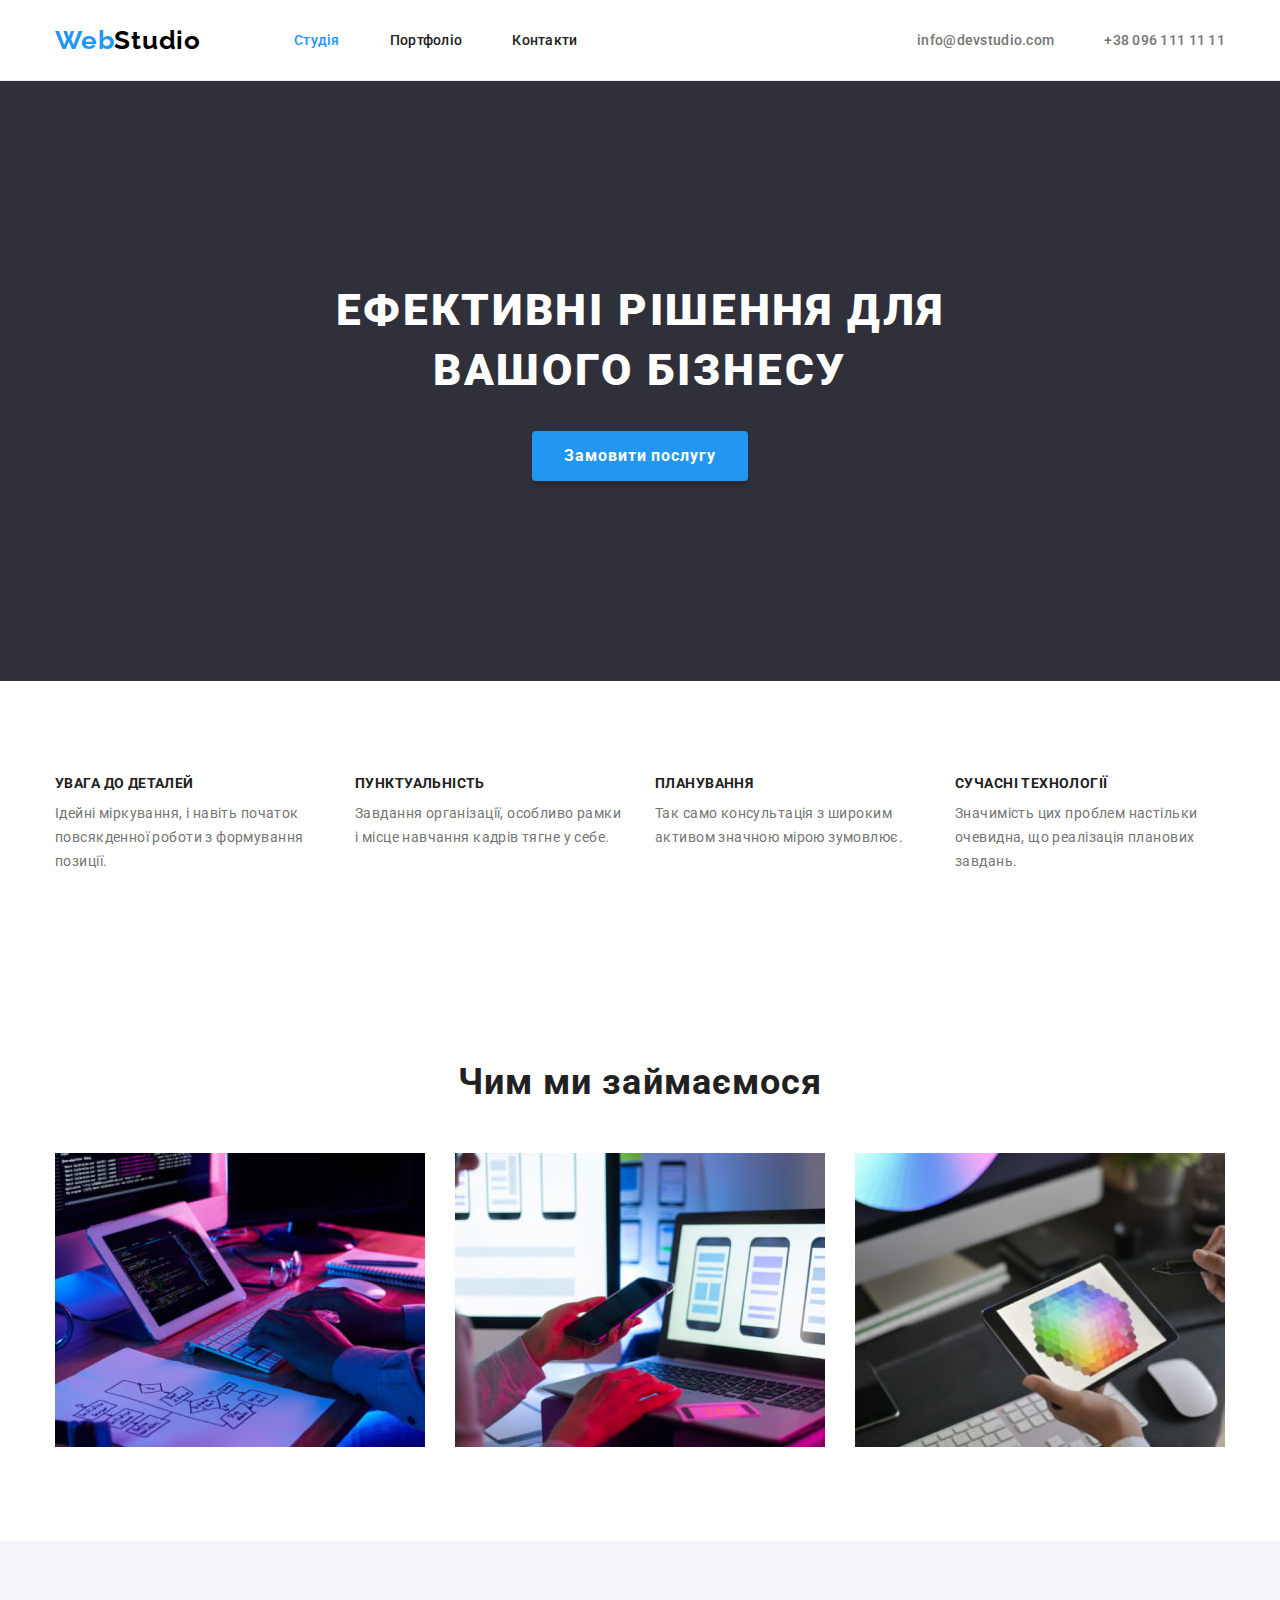
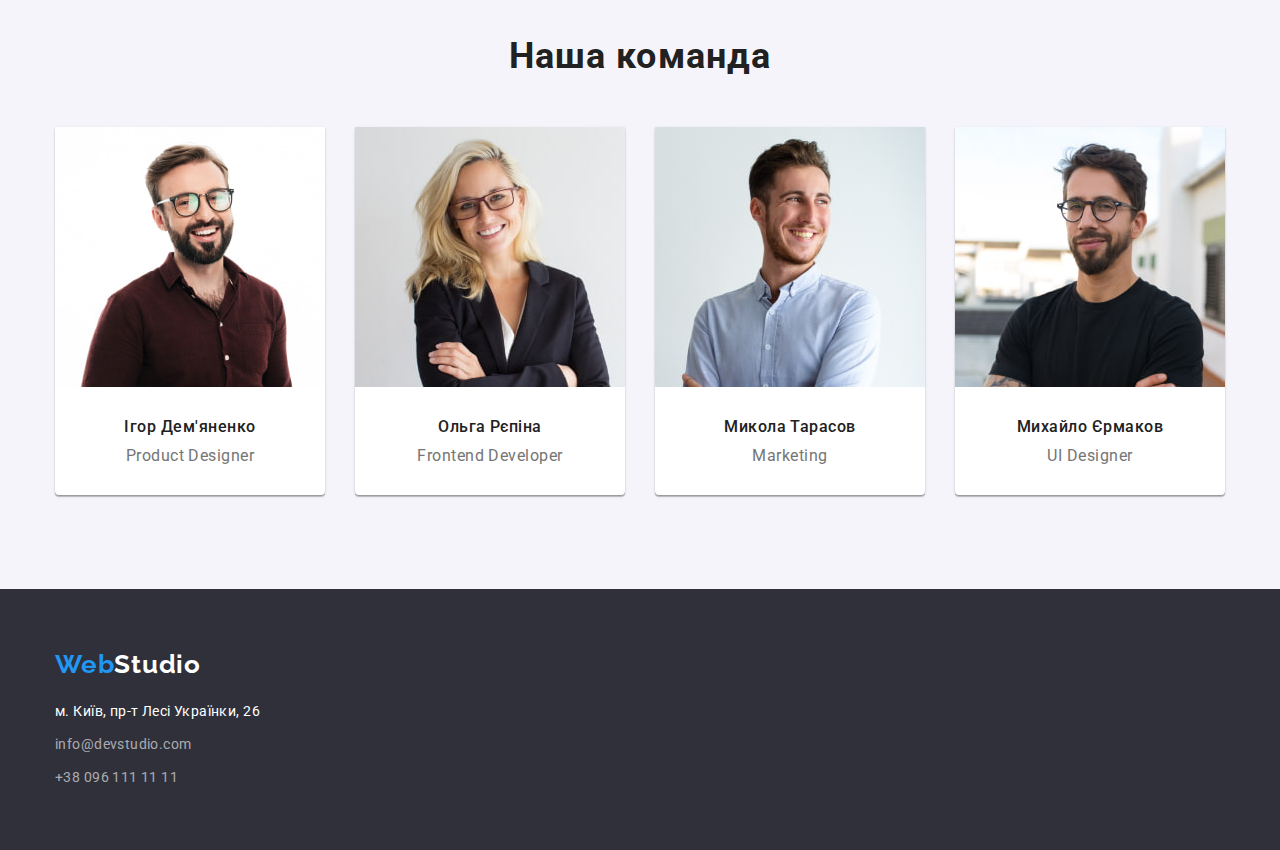
==== index.html @ 6f750044 "Summary" ====
<!DOCTYPE html>
<html lang="en">
<head>
    <meta charset="UTF-8">
    <meta http-equiv="X-UA-Compatible" content="IE=edge">
    <meta name="viewport" content="width=device-width, initial-scale=1.0">
    <link rel="preconnect" href="https://fonts.googleapis.com">
    <link rel="preconnect" href="https://fonts.gstatic.com" crossorigin>
    <link href="https://fonts.googleapis.com/css2?family=Raleway:wght@700&family=Roboto:wght@400;500;700;900&display=swap" rel="stylesheet">
    <link rel="stylesheet" href="./css/modern-normalize.css">
    <link rel="stylesheet" href="./css/styles.css">
    <title>WebStudio</title>
</head>
<body>    
    
        <!-- Head -->
        <header class="header">
            <div class="container header-container">
            <!-- Name -->            
                <a class="web-logo" href="./index.html">Web<span class="studio-logo">Studio</span></a>          
            <!-- Навігація -->
            <nav>
                <ul class="navi-list">
                    <li class="navi-item"><a href="./index.html" target="_self" class="navi-link link current">Студія</a></li>
                    <li class="navi-item"><a href="./portfolio.html" target="_self" class="navi-link link">Портфоліо</a></li>
                    <li class="navi-item"><a href="#" class="navi-link link">Контакти</a></li>
                </ul>                                                
            </nav>
            <!-- mail_tel --> 
            <ul class="contact-list">
                <li><a href="mailto:info@devstudio.com" class="contact-link link">info@devstudio.com</a></li>
                <li><a href="tel:+380961111111" class="contact-link link">+38 096 111 11 11</a></li>
            </ul>
        </div>                       
        </header>
        <!-- Main_content -->
        <main>
        <section class="main">
            <div class="container main-container">
            <h1 class="main-title">Ефективні рішення для <br>вашого бізнесу</h1>
            <button type="button" class="button">Замовити послугу</button>
        </div>
        </section>
        <!-- description -->
        <section class="section">
            <div class="container features-container">            
                <h2 class="header-hidden">Особливості</h2>
                <ul class="features">
                    <li class="features-item"><h3 class="features-title">УВАГА ДО ДЕТАЛЕЙ</h3>
                        <p>Ідейні міркування, і навіть початок повсякденної роботи з формування позиції.</p></li>
                    <li class="features-item"><h3 class="features-title">ПУНКТУАЛЬНІСТЬ</h3>
                        <p>Завдання організації, особливо рамки і місце навчання кадрів тягне у себе.</p></li>
                    <li class="features-item"><h3 class="features-title">ПЛАНУВАННЯ</h3>
                        <p>Так само консультація з широким активом значною мірою зумовлює.</p></li>
                    <li class="features-item"><h3 class="features-title">СУЧАСНІ ТЕХНОЛОГІЇ</h3>
                        <p>Значимість цих проблем настільки очевидна, що реалізація планових завдань.</p></li>
                </ul>
            </div>                                                                                                                               
        </section>
        <!-- occupation -->
        <section class="section">
            <div class="container">
            <h2 class="title-section title-occupation">Чим ми займаємося</h2>
            <ul class="occupation-list">
                <li class="occupation-item"><img src="./img/img.jpg" alt="Десктопні додатки" width="370"></li>
                <li class="occupation-item"><img src="./img/img1.jpg" alt="Мобільні додатки" width="370"></li>
                <li class="occupation-item"><img src="./img/img2.jpg" alt="Дизайнерські рішення" width="370"></li>
            </ul>
        </div>                                                  
        </section>
        <!-- Crew -->
        <section class="section crew-section">
            <div class="container">
            <h2 class="title-section title-crew-list">Наша команда</h2>
            <ul class="crew-list">
                <li class="crew-item"><img src="./img/igor.jpg" alt="Ігор Дем'яненко" width="270">
                    <div class="crew-name">                    
                        <h3 class="title-crew">Ігор Дем'яненко</h3>
                        <p>Product Designer</p>
                    </div>
                </li>
                    
                <li class="crew-item"><img src="./img/olga.jpg" alt="Ольга Рєпіна" width="270">
                    <div class="crew-name">                    
                        <h3 class="title-crew">Ольга Рєпіна</h3>
                        <p>Frontend Developer</p>
                    </div>
                </li>
                    
                <li class="crew-item"><img src="./img/mikola.jpg" alt="Микола Тарасов" width="270">
                    <div class="crew-name">                    
                        <h3 class="title-crew">Микола Тарасов</h3>
                        <p>Marketing</p>
                    </div>
                </li>
                <li class="crew-item"><img src="./img/mihailo.jpg" alt="Михайло Єрмаков" width="270">
                    <div class="crew-name">                    
                        <h3 class="title-crew">Михайло Єрмаков</h3>
                        <p>UI Designer</p>
                    </div>
                </li>
                    
            </ul>
        </div>                                   
        </section></main>
        <!-- Contacts -->
        <footer class="footer">
            <div class="container footer-container">
            <a class="web-logo" href="./index.html">Web<span class="footer-logo">Studio</span></a>
            <address>
                <ul class="footer-list">
                    <li class="footer-item"><a href="https://www.google.com.ua/maps/place/%D0%B1%D1%83%D0%BB.+%D0%9B%D0%B5%D1%81%D0%B8+%D0%A3%D0%BA%D1%80%D0%B0%D0%B8%D0%BD%D0%BA%D0%B8,+26,+%D0%9A%D0%B8%D0%B5%D0%B2,+02000/@50.4265807,30.5361918,17z/data=!3m1!4b1!4m5!3m4!1s0x40d4cf0e033ecbe9:0x57a4dffefec77da0!8m2!3d50.4265807!4d30.5383858?hl=ru" 
                        target="_blank" rel="noopener noreferrer" class="adress-list"><span class="adress-place">м. Київ, пр-т Лесі Українки, 26</span></a></li>
                    <li class="footer-item"><a href="mailto:info@devstudio.com" class="adress-list">info@devstudio.com</a></li>
                    <li class="footer-item"><a href="tel:+380961111111" class="adress-list">+38 096 111 11 11</a></li>
                </ul>             
            </address>
        </div>
        </footer>
    
</body>
</html>
---- css/styles.css ----
:root {    
    --bgnd-gray: #2F303A;
    --bgnd-light-gray: #F5F4FA;
    --dark-gray: #212121;
    --light-gray: #757575;   
    --selection-color: #2196F3;
    --white-color: #FFF;
    --white-bord: #ECECEC;
    --white-bord-menu: #EEEEEE;
    /* logo color */
    --logo-black: #000;
    --logo-light-blue: #2196F3;
}
body {    
    font-family: 'Roboto', sans-serif;
    color: var(--light-gray);        
}
h1, h2, h3, p {
    margin-top: 0;
    margin-bottom: 0;
}
ul {
    margin-top: 0;
    margin-bottom: 0;
    padding-left: 0;
    list-style: none;
}
img {
    display: block;
}
.container {
    width: 1200px;
    margin: 0 auto;
    padding: 0 15px;
}
.link {
    text-decoration: none;
}

/* header */
.header {
    border-bottom: 1px solid var(--white-bord);    
    background-color: var(--white-color);
}
.header-container {
    display: flex;
    align-items: center;
}

/* logo */
.web-logo {     
    font-family: 'Raleway';    
    font-weight: 700;
    font-size: 26px;
    line-height: 1.1923;
    letter-spacing: 0.03em;
    color: var(--logo-light-blue);
    text-decoration: none;
    margin-right: 93px;    
}
.studio-logo {
    color: var(--logo-black);
}

/* header_navigation */
.navi-list {
    display: flex;
    align-items: center;
}
.navi-item:not(:last-child) {
    margin-right: 50px;
}
.navi-link {
    display: block;      
    font-weight: 500;
    font-size: 14px;
    line-height: 1.1429;
    letter-spacing: 0.02em;
    color: var(--dark-gray);
    padding-top: 32px;
    padding-bottom: 32px;
}
.navi-link:hover, 
.navi-link:focus {
    color: var(--selection-color);
}
.current {
    color: var(--selection-color);
} 

/* header_contacts */
.contact-list {
    display: flex;
    margin-left: auto;
    gap: 50px;
}
.contact-link {    
    font-weight: 500;
    font-size: 14px;
    line-height: 1.1429;
    letter-spacing: 0.02em;
    color: var(--light-gray);
    margin-left: auto;
}
.contact-link:hover, .contact-link:focus {
    color: var(--selection-color);
}

/* main_content */
.main {
    background-color: var(--bgnd-gray);
}
.main-container {
    padding-top: 200px;
    padding-bottom: 200px;
}
.main-title {
    font-weight: 900;
    font-size: 44px;
    line-height: 1.36;
    text-align: center;
    letter-spacing: 0.06em;
    text-transform: uppercase;
    color: var(--white-color);
    margin-bottom: 30px;
    max-width: 696px;
    margin-left: auto;
    margin-right: auto;
}
.button {
    font-family: 'Roboto', sans-serif;
    font-weight: 700;
    font-size: 16px;
    line-height: 1.88;
    display: flex;
    align-items: center;
    text-align: center;
    letter-spacing: 0.06em;
    box-shadow: 0px 4px 4px rgba(0, 0, 0, 0.15);
    border-radius: 4px;
    color: var(--white-color);
    background-color: var(--selection-color);
    cursor: pointer;
    padding: 10px 32px;
    min-width: 216px;
    margin: 0 auto;
    border: none;
}

/* description */
.section {
    padding-top: 94px;
    padding-bottom: 94px;
}
.features-container {
    background-color: var(--white-color);
}
.features {
    display: flex;
}
.features-item {
    width: 270px;
}
.features-item:not(:last-child) {
    margin-right: 30px;
} 
.features-title {
    font-weight: 700;
    font-size: 14px;
    line-height: 1.1429;
    letter-spacing: 0.03em;
    text-transform: uppercase;
    color: var(--dark-gray);
    margin-bottom: 10px;
}
.features p {    
    font-size: 14px;
    line-height: 1.7143;
    letter-spacing: 0.03em;
}
.title-section {
    font-weight: 700;
    font-size: 36px;
    line-height: 1.1667;
    text-align: center;
    letter-spacing: 0.03em;
    color: var(--dark-gray);
}

/* occupation */
.title-occupation {
    margin-bottom: 50px;
}
.occupation-list {
    display: flex;
    text-align: center;
    width: 1170px;
    margin-right: -30px;
}
.occupation-item {
    margin-right: 30px;
}

/* crew */ 
.crew-section {
    background-color: var(--bgnd-light-gray);
}
.title-crew-list {
    margin-bottom: 50px;
}
.crew-list {
    display: flex;
}
.crew-item {
    width: 1170px;
    background: var(--white-color);
    box-shadow: 0px 1px 3px rgba(0, 0, 0, 0.12), 0px 1px 1px rgba(0, 0, 0, 0.14), 0px 2px 1px rgba(0, 0, 0, 0.2);
    border-radius: 0px 0px 4px 4px;
}
.crew-item:not(:last-child) {
    margin-right: 30px;
}
.title-crew {
    font-weight: 500;
    font-size: 16px;
    line-height: 1.1875;
    text-align: center;
    letter-spacing: 0.03em;
    color: var(--dark-gray);
    margin-bottom: 10px;
}
.crew-name {
    padding-top: 30px;
    padding-bottom: 30px;
}
.crew-list p {
    font-size: 16px;
    line-height: 1.1875;
    text-align: center;
    letter-spacing: 0.03em;
}

/* contacts */
.footer {
    background-color: var(--bgnd-gray);
}
.footer-container {
    display: block;
    padding-top: 60px;
    padding-bottom: 60px;
}
.footer-logo {
    color: var(--white-color);
}
.footer-list {
    margin-top: 20px;
}
.footer-item:not(:last-child) {
    margin-bottom: 9px;
}
.adress-list {
    font-style: normal;
    font-size: 14px;
    line-height: 1.71;
    letter-spacing: 0.03em;
    color: rgba(255, 255, 255, 0.6);
    text-decoration: none;
}
.adress-place {
    color: var(--white-color);
}
.adress-list:hover, 
.adress-list:focus, 
.adress-place:hover, 
.adress-place:focus {
    color: var(--selection-color);
}

/* portfolio */

/* button list */
.header-hidden {
    position: absolute;
    width: 1px;
    height: 1px;
    margin: -1px;
    border: 0;
    padding: 0;
    white-space: nowrap;
    clip-path: inset(100%);
    clip: rect(0 0 0 0);
    overflow: hidden;

}
.btn-portfolio {
    display: flex;
    margin-bottom: 50px;
    justify-content: center;
}
.btn-item:not(:last-child) {
    margin-right: 8px;
}
.menu-btn {
    font-family: 'Roboto', sans-serif;        
    font-weight: 500;
    font-size: 16px;
    line-height: 1.625;
    text-align: center;
    letter-spacing: 0.03em;
    border-radius: 4px;
    color: var(--dark-gray);
    cursor: pointer;
    padding: 6px 22px;
    background: var(--bgnd-light-gray);
    border-radius: 4px;
    border: none;
}
.menu-btn:hover, .menu-btn:focus {
    background-color: var(--selection-color);    
    color: var(--white-color);
}

/* project list */
.project-list {
    display: flex;
    flex-wrap: wrap;
    gap: 30px;
}
.project-item {
    background: var(--white-color);
    border: 1px solid var(--white-bord-menu);
    max-width: 370px;
}
.project-name {
    padding-left: 24px;
    padding-top: 20px;
    padding-bottom: 20px;
}
.project-title {    
    font-weight: 700;
    font-size: 18px;
    line-height: 2;
    letter-spacing: 0.06em;
    color: var(--dark-gray);
}
.project-list p {    
    font-size: 16px;
    line-height: 1.875;
    letter-spacing: 0.03em;
    color: var(--dark-gray);
}
.project-link {
    text-decoration: none;
}
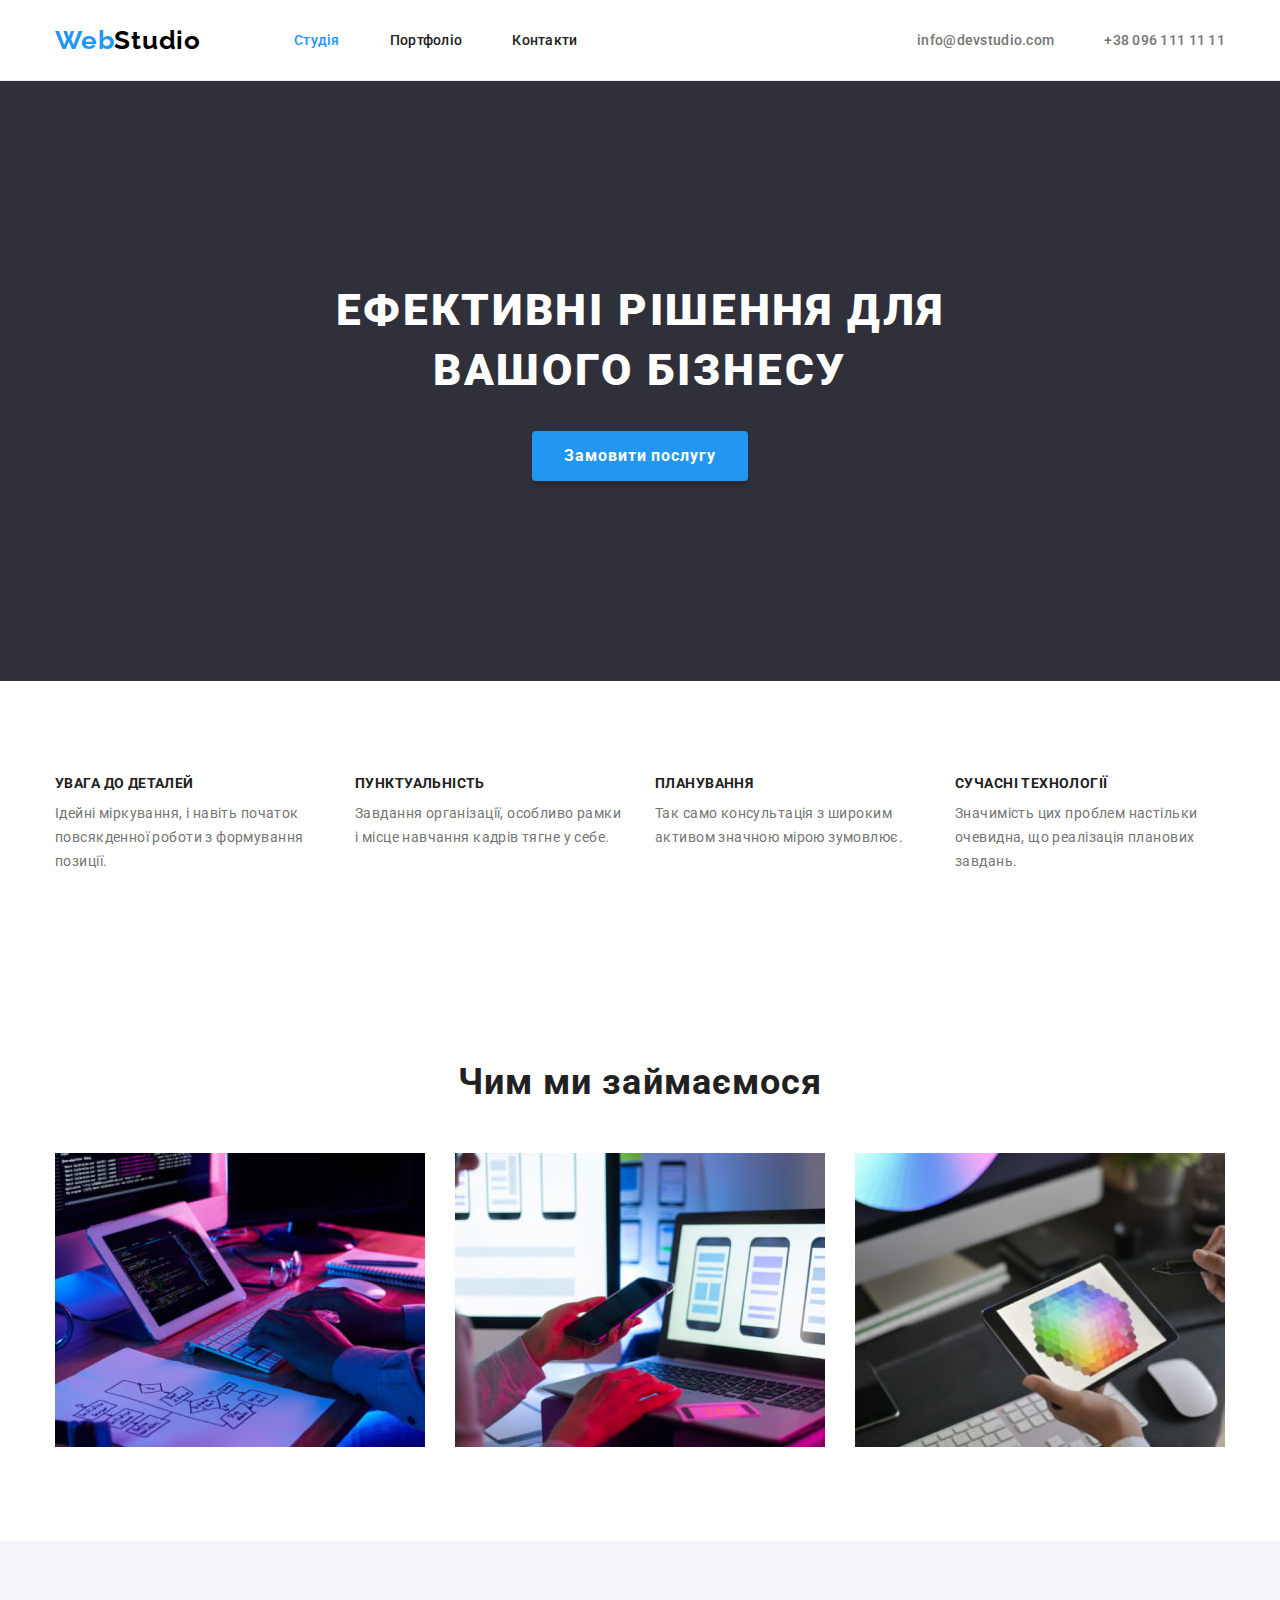
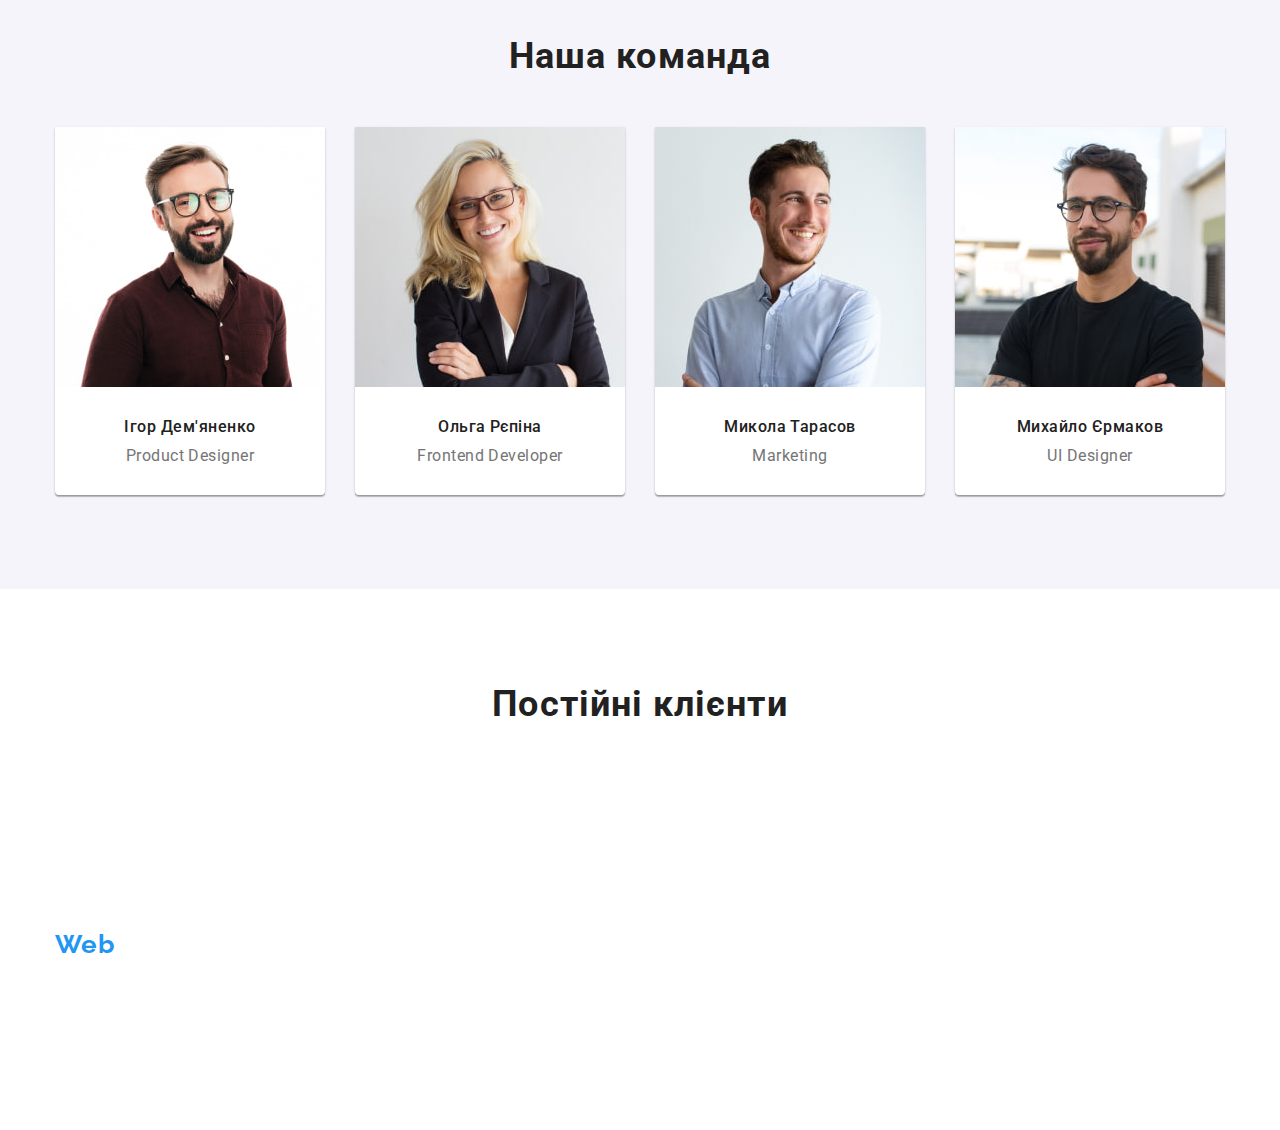
==== commit cbcf7418: "Summary" ====
--- a/index.html
+++ b/index.html
@@ -102,7 +102,22 @@
                     
             </ul>
         </div>                                   
-        </section></main>
+        </section>
+        <!-- regular customers -->
+        <section class="section">
+            <div class="container">
+                <h2 class="title-section title-customers">Постійні клієнти</h2>
+                <ul class="customers-list">
+                    <li></li>
+                    <li></li>
+                    <li></li>
+                    <li></li>
+                    <li></li>
+                    <li></li>
+                </ul>
+            </div>
+        </section>
+    </main>
         <!-- Contacts -->
         <footer class="footer">
             <div class="container footer-container">
--- a/css/styles.css
+++ b/css/styles.css
@@ -2,7 +2,7 @@
     --bgnd-gray: #2F303A;
     --bgnd-light-gray: #F5F4FA;
     --dark-gray: #212121;
-    --light-gray: #757575;   
+    --primary-gray: #757575;   
     --selection-color: #2196F3;
     --white-color: #FFF;
     --white-bord: #ECECEC;
@@ -13,7 +13,7 @@
 }
 body {    
     font-family: 'Roboto', sans-serif;
-    color: var(--light-gray);        
+    color: var(--primary-gray);        
 }
 h1, h2, h3, p {
     margin-top: 0;
@@ -99,7 +99,7 @@
     font-size: 14px;
     line-height: 1.1429;
     letter-spacing: 0.02em;
-    color: var(--light-gray);
+    color: var(--primary-gray);
     margin-left: auto;
 }
 .contact-link:hover, .contact-link:focus {
@@ -239,6 +239,12 @@
     text-align: center;
     letter-spacing: 0.03em;
 }
+
+/* regular customers */
+.title-customers {
+    margin-bottom: 50px;
+}
+.customers-list
 
 /* contacts */
 .footer {
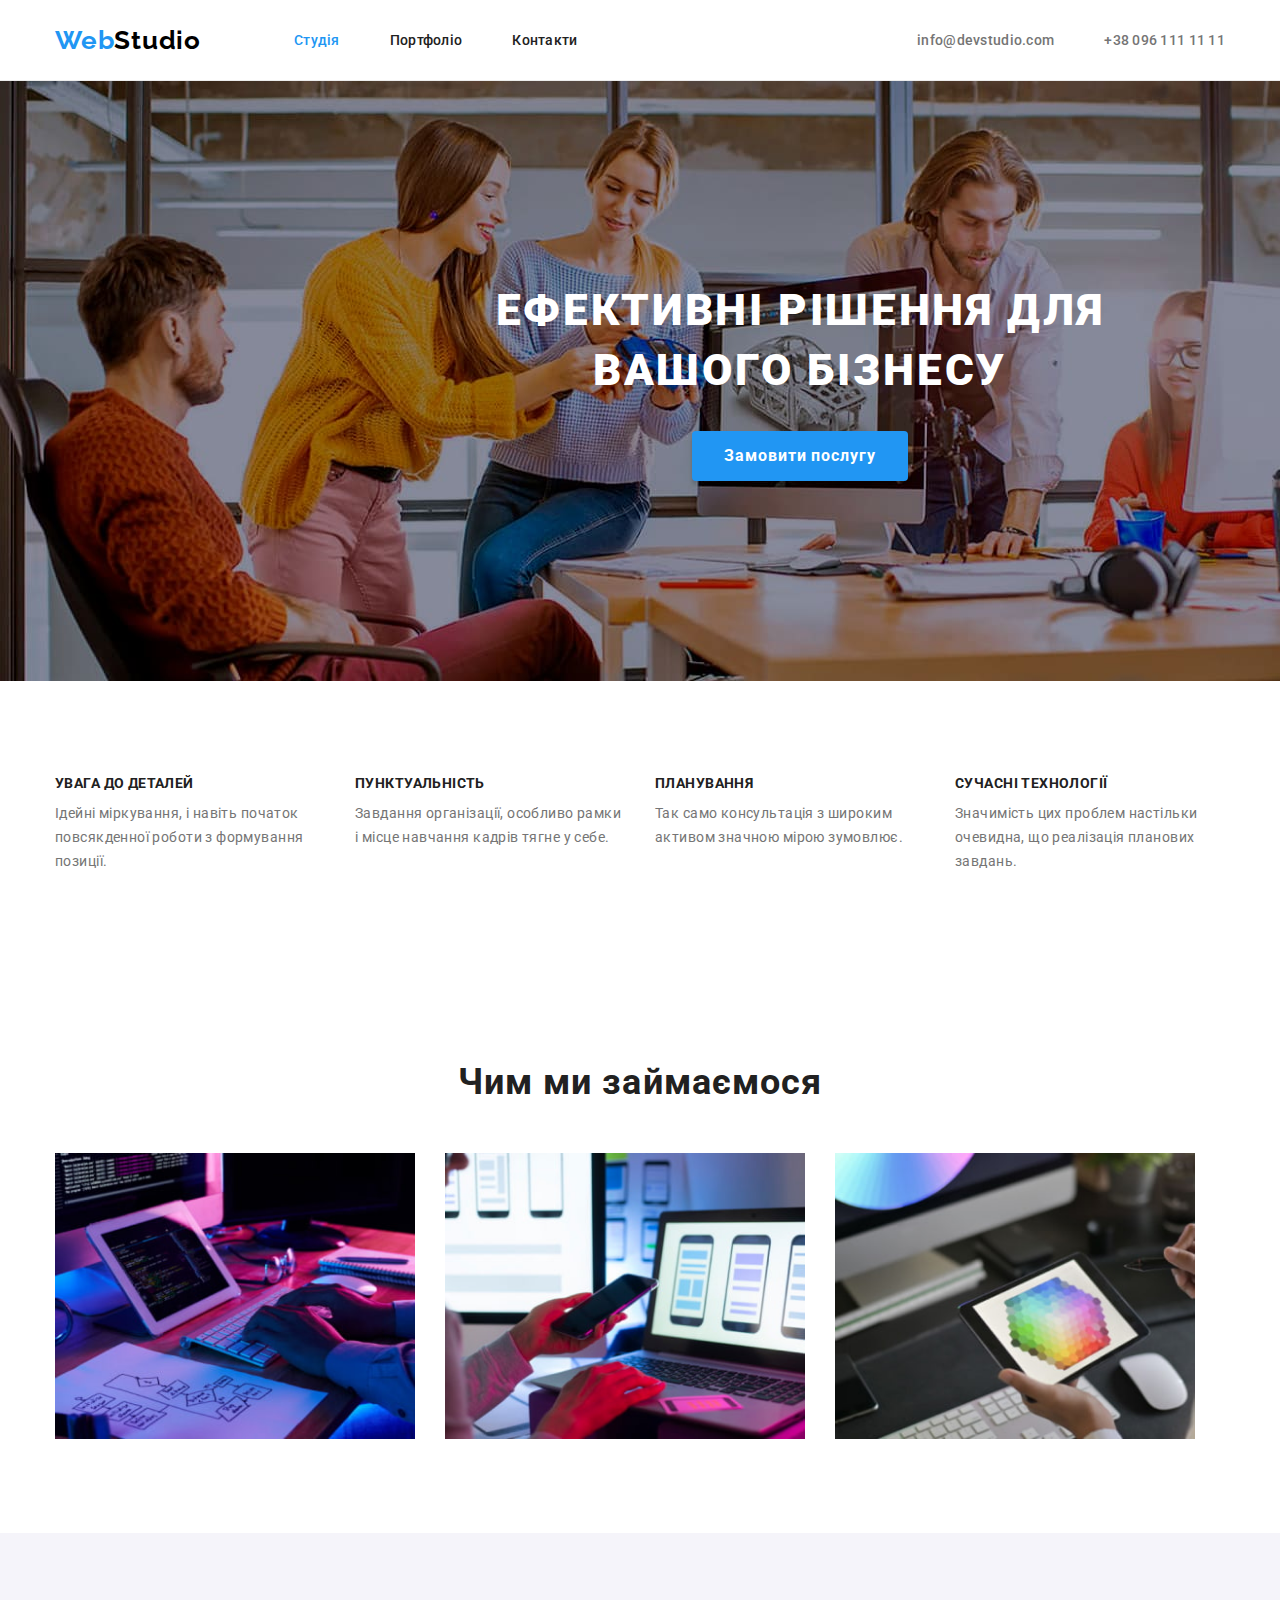
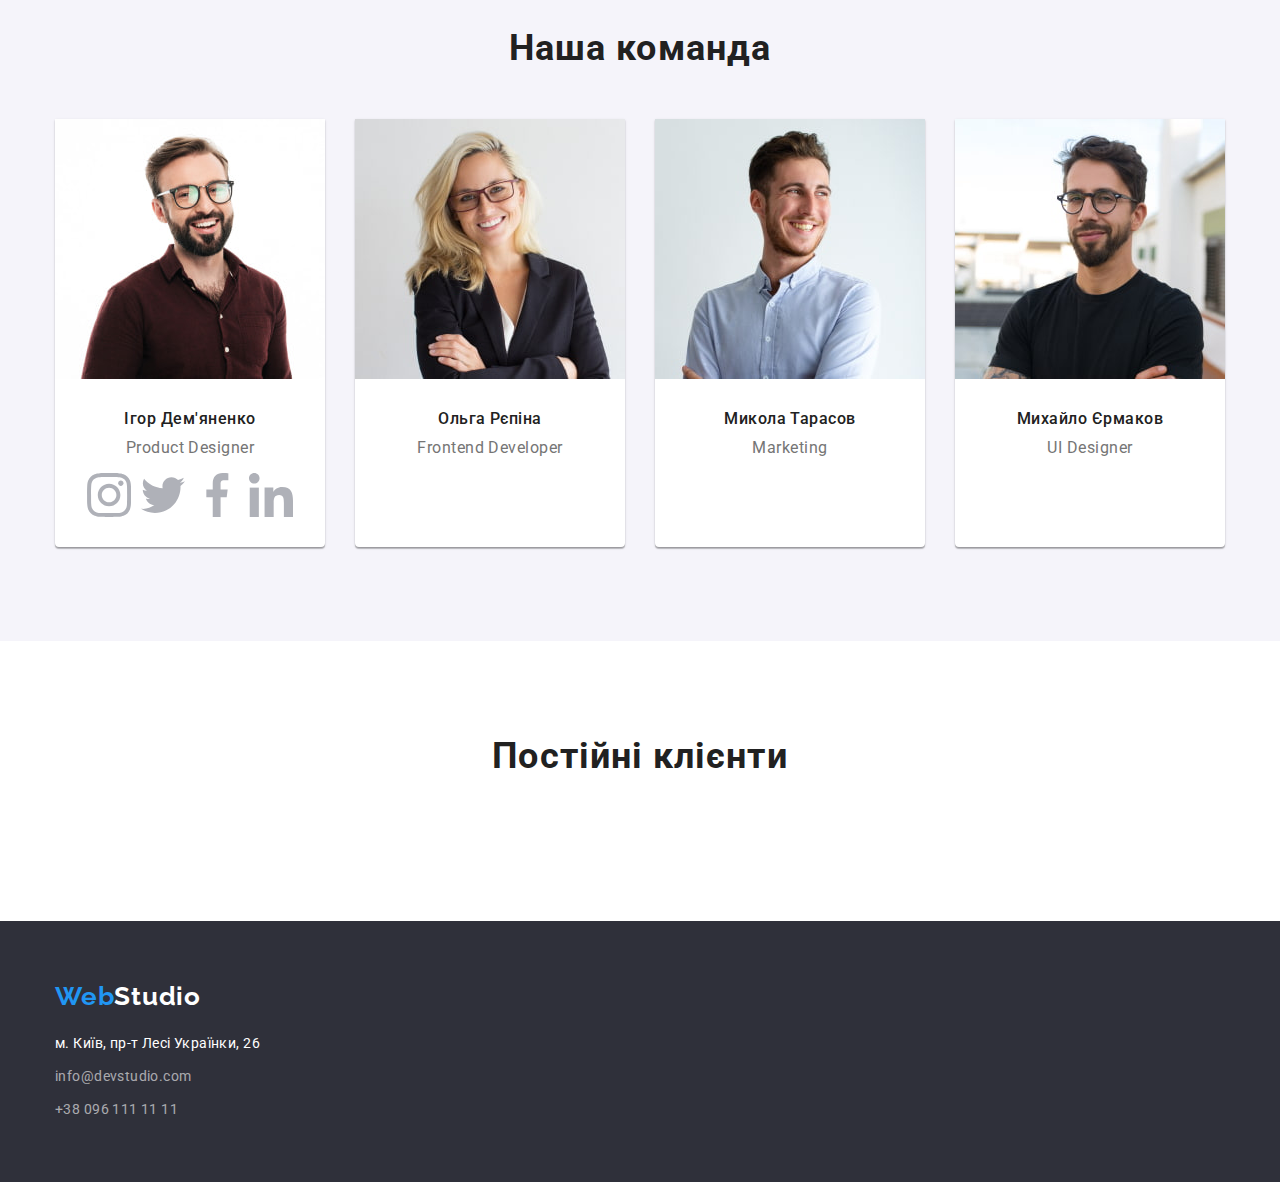
==== commit d7bfb1fc: "Summary" ====
--- a/index.html
+++ b/index.html
@@ -77,6 +77,28 @@
                     <div class="crew-name">                    
                         <h3 class="title-crew">Ігор Дем'яненко</h3>
                         <p>Product Designer</p>
+                        <ul class="socials">
+                            <li class="crew-socials-item">
+                                <a class="link crew-socials-link" href="#" target="_blank" rel="noopener noreferrer">
+                                    <svg class="icon"><use xlink:href="./img/icons.svg#icon-instagram"></use></svg>
+                                </a>
+                            </li>
+                            <li class="crew-socials-item">
+                                <a class="link crew-socials-link" href="#" target="_blank" rel="noopener noreferrer">
+                                    <svg class="icon"><use xlink:href="./img/icons.svg#icon-twitter"></use></svg>
+                                </a>
+                            </li>
+                            <li class="crew-socials-item">
+                                <a class="link crew-socials-link" href="#" target="_blank" rel="noopener noreferrer">
+                                    <svg class="icon"><use xlink:href="./img/icons.svg#icon-facebook"></use></svg>
+                                </a>
+                            </li>
+                            <li class="crew-socials-item">
+                                <a class="link crew-socials-link" href="#" target="_blank" rel="noopener noreferrer">
+                                    <svg class="icon"><use xlink:href="./img/icons.svg#icon-linkedin"></use></svg>
+                                </a>
+                            </li>
+                        </ul>
                     </div>
                 </li>
                     
@@ -108,12 +130,12 @@
             <div class="container">
                 <h2 class="title-section title-customers">Постійні клієнти</h2>
                 <ul class="customers-list">
-                    <li></li>
-                    <li></li>
-                    <li></li>
-                    <li></li>
-                    <li></li>
-                    <li></li>
+                    <li class="customers-item"></li>
+                    <li class="customers-item"></li>
+                    <li class="customers-item"></li>
+                    <li class="customers-item"></li>
+                    <li class="customers-item"></li>
+                    <li class="customers-item"></li>
                 </ul>
             </div>
         </section>
--- a/css/styles.css
+++ b/css/styles.css
@@ -1,8 +1,9 @@
 :root {    
     --bgnd-gray: #2F303A;
+    --bgnd-gray-main: rgba(47, 48, 58, 0.4);
     --bgnd-light-gray: #F5F4FA;
     --dark-gray: #212121;
-    --primary-gray: #757575;   
+    --light-gray: #757575;   
     --selection-color: #2196F3;
     --white-color: #FFF;
     --white-bord: #ECECEC;
@@ -13,7 +14,7 @@
 }
 body {    
     font-family: 'Roboto', sans-serif;
-    color: var(--primary-gray);        
+    color: var(--light-gray);        
 }
 h1, h2, h3, p {
     margin-top: 0;
@@ -27,6 +28,8 @@
 }
 img {
     display: block;
+    max-width: 100%;
+    height: auto;
 }
 .container {
     width: 1200px;
@@ -99,7 +102,7 @@
     font-size: 14px;
     line-height: 1.1429;
     letter-spacing: 0.02em;
-    color: var(--primary-gray);
+    color: var(--light-gray);
     margin-left: auto;
 }
 .contact-link:hover, .contact-link:focus {
@@ -108,11 +111,16 @@
 
 /* main_content */
 .main {
-    background-color: var(--bgnd-gray);
+    background: var(--bgnd-gray-main);
+    background-image: url(../img/bgnd-head.jpg);
+    min-width: 1600px;
+    background-position: center;
+    background-repeat: no-repeat;
 }
 .main-container {
     padding-top: 200px;
     padding-bottom: 200px;
+    
 }
 .main-title {
     font-weight: 900;
@@ -239,12 +247,30 @@
     text-align: center;
     letter-spacing: 0.03em;
 }
+.socials {
+    display: flex;
+    align-items: center;
+    justify-content: center;
+    gap: 10px;
+    margin-top: 16px;
+}
+.crew-socials-link {
+    display: flex;
+    align-items: center;
+    justify-content: center;
+    width: 44px;
+    height: 44px;
+    border-radius: 50%;
+    background-color: var(--white-color);
+}
 
 /* regular customers */
 .title-customers {
     margin-bottom: 50px;
 }
-.customers-list
+.customers-list {
+    display: flex;
+}
 
 /* contacts */
 .footer {
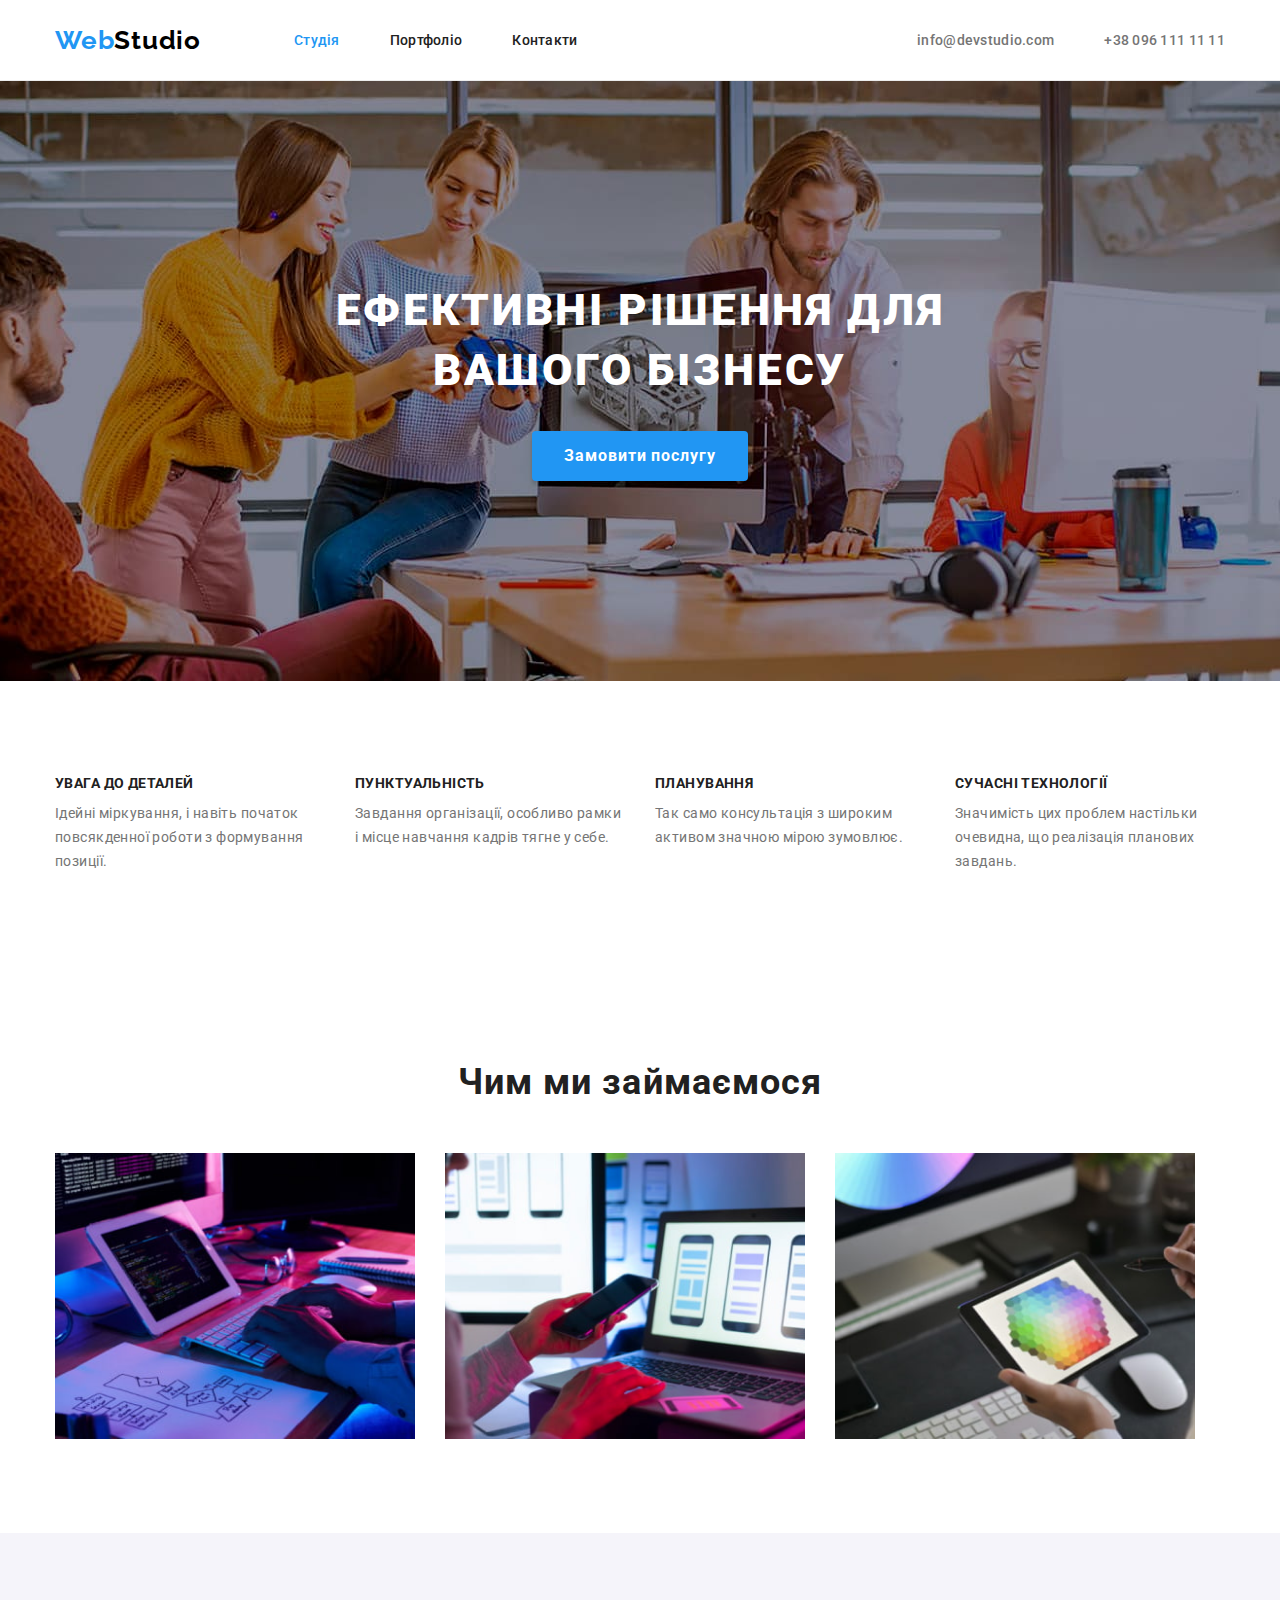
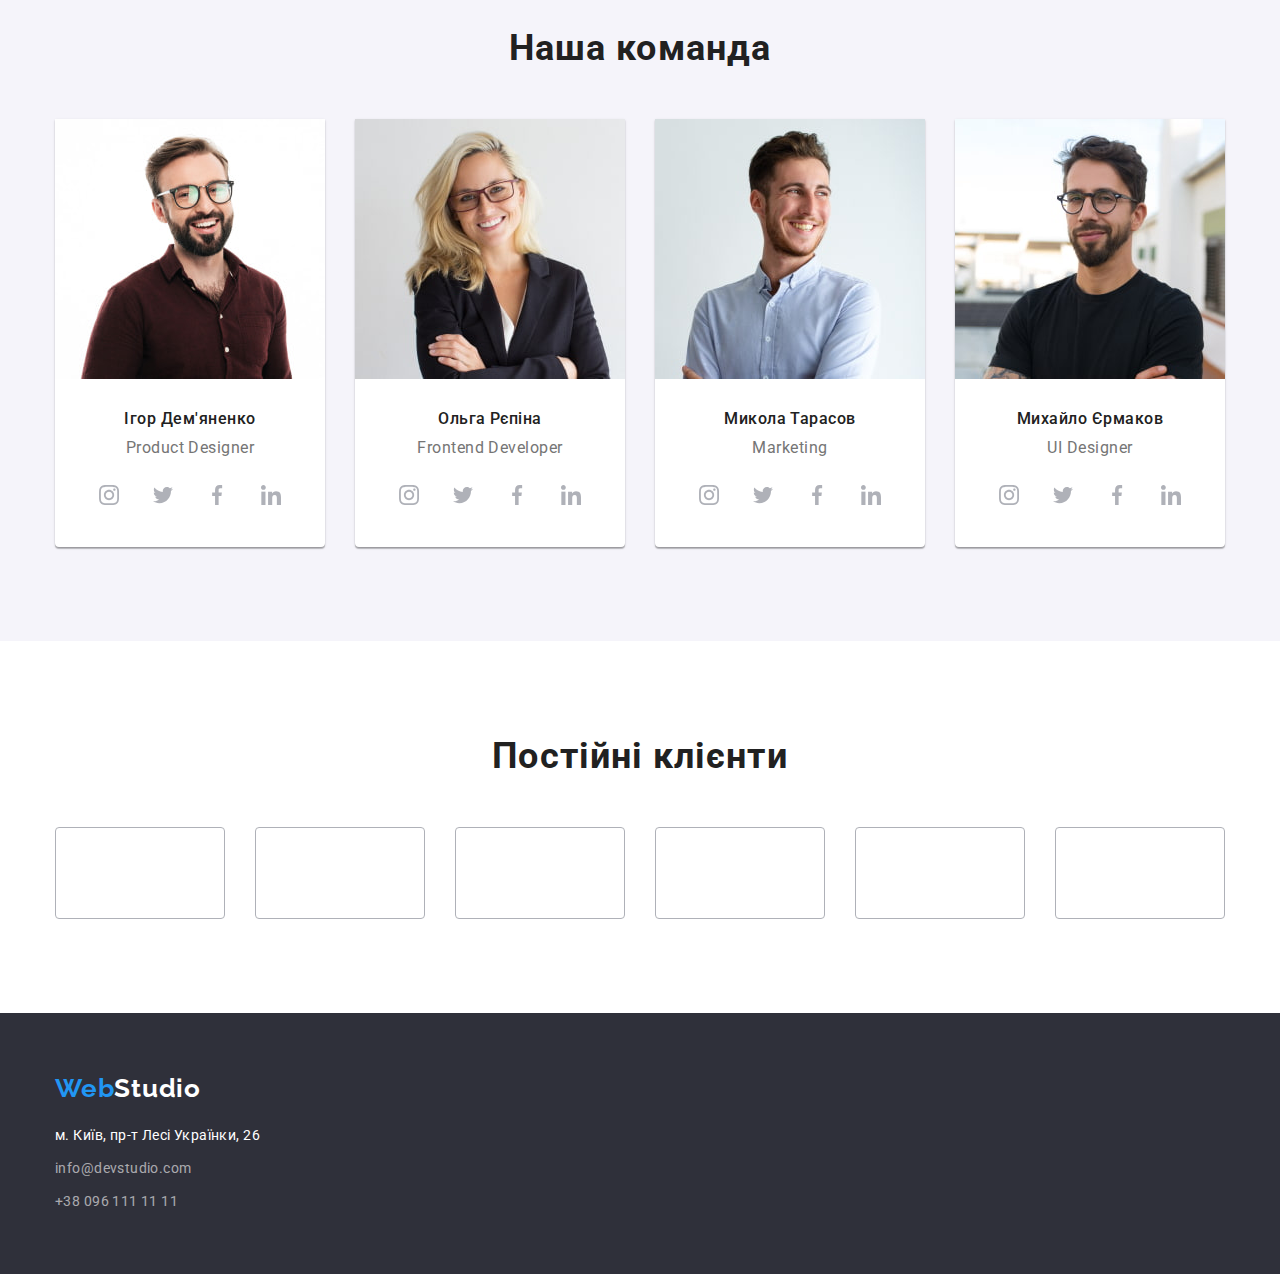
==== commit 075127f8: "Summary" ====
--- a/index.html
+++ b/index.html
@@ -106,6 +106,28 @@
                     <div class="crew-name">                    
                         <h3 class="title-crew">Ольга Рєпіна</h3>
                         <p>Frontend Developer</p>
+                        <ul class="socials">
+                            <li class="crew-socials-item">
+                                <a class="link crew-socials-link" href="#" target="_blank" rel="noopener noreferrer">
+                                    <svg class="icon"><use xlink:href="./img/icons.svg#icon-instagram"></use></svg>
+                                </a>
+                            </li>
+                            <li class="crew-socials-item">
+                                <a class="link crew-socials-link" href="#" target="_blank" rel="noopener noreferrer">
+                                    <svg class="icon"><use xlink:href="./img/icons.svg#icon-twitter"></use></svg>
+                                </a>
+                            </li>
+                            <li class="crew-socials-item">
+                                <a class="link crew-socials-link" href="#" target="_blank" rel="noopener noreferrer">
+                                    <svg class="icon"><use xlink:href="./img/icons.svg#icon-facebook"></use></svg>
+                                </a>
+                            </li>
+                            <li class="crew-socials-item">
+                                <a class="link crew-socials-link" href="#" target="_blank" rel="noopener noreferrer">
+                                    <svg class="icon"><use xlink:href="./img/icons.svg#icon-linkedin"></use></svg>
+                                </a>
+                            </li>
+                        </ul>
                     </div>
                 </li>
                     
@@ -113,12 +135,56 @@
                     <div class="crew-name">                    
                         <h3 class="title-crew">Микола Тарасов</h3>
                         <p>Marketing</p>
+                        <ul class="socials">
+                            <li class="crew-socials-item">
+                                <a class="link crew-socials-link" href="#" target="_blank" rel="noopener noreferrer">
+                                    <svg class="icon"><use xlink:href="./img/icons.svg#icon-instagram"></use></svg>
+                                </a>
+                            </li>
+                            <li class="crew-socials-item">
+                                <a class="link crew-socials-link" href="#" target="_blank" rel="noopener noreferrer">
+                                    <svg class="icon"><use xlink:href="./img/icons.svg#icon-twitter"></use></svg>
+                                </a>
+                            </li>
+                            <li class="crew-socials-item">
+                                <a class="link crew-socials-link" href="#" target="_blank" rel="noopener noreferrer">
+                                    <svg class="icon"><use xlink:href="./img/icons.svg#icon-facebook"></use></svg>
+                                </a>
+                            </li>
+                            <li class="crew-socials-item">
+                                <a class="link crew-socials-link" href="#" target="_blank" rel="noopener noreferrer">
+                                    <svg class="icon"><use xlink:href="./img/icons.svg#icon-linkedin"></use></svg>
+                                </a>
+                            </li>
+                        </ul>
                     </div>
                 </li>
                 <li class="crew-item"><img src="./img/mihailo.jpg" alt="Михайло Єрмаков" width="270">
                     <div class="crew-name">                    
                         <h3 class="title-crew">Михайло Єрмаков</h3>
                         <p>UI Designer</p>
+                        <ul class="socials">
+                            <li class="crew-socials-item">
+                                <a class="link crew-socials-link" href="#" target="_blank" rel="noopener noreferrer">
+                                    <svg class="icon"><use xlink:href="./img/icons.svg#icon-instagram"></use></svg>
+                                </a>
+                            </li>
+                            <li class="crew-socials-item">
+                                <a class="link crew-socials-link" href="#" target="_blank" rel="noopener noreferrer">
+                                    <svg class="icon"><use xlink:href="./img/icons.svg#icon-twitter"></use></svg>
+                                </a>
+                            </li>
+                            <li class="crew-socials-item">
+                                <a class="link crew-socials-link" href="#" target="_blank" rel="noopener noreferrer">
+                                    <svg class="icon"><use xlink:href="./img/icons.svg#icon-facebook"></use></svg>
+                                </a>
+                            </li>
+                            <li class="crew-socials-item">
+                                <a class="link crew-socials-link" href="#" target="_blank" rel="noopener noreferrer">
+                                    <svg class="icon"><use xlink:href="./img/icons.svg#icon-linkedin"></use></svg>
+                                </a>
+                            </li>
+                        </ul>
                     </div>
                 </li>
                     
@@ -130,12 +196,24 @@
             <div class="container">
                 <h2 class="title-section title-customers">Постійні клієнти</h2>
                 <ul class="customers-list">
-                    <li class="customers-item"></li>
-                    <li class="customers-item"></li>
-                    <li class="customers-item"></li>
-                    <li class="customers-item"></li>
-                    <li class="customers-item"></li>
-                    <li class="customers-item"></li>
+                    <li class="customers-item">
+                        <a class="link customers-link" href="#" target="_blank" rel="noopener noreferrer"></a>
+                    </li>
+                    <li class="customers-item">
+                        <a class="link customers-link" href="#" target="_blank" rel="noopener noreferrer"></a>
+                    </li>
+                    <li class="customers-item">
+                        <a class="link customers-link" href="#" target="_blank" rel="noopener noreferrer"></a>
+                    </li>
+                    <li class="customers-item">
+                        <a class="link customers-link" href="#" target="_blank" rel="noopener noreferrer"></a>
+                    </li>
+                    <li class="customers-item">
+                        <a class="link customers-link" href="#" target="_blank" rel="noopener noreferrer"></a>
+                    </li>
+                    <li class="customers-item">
+                        <a class="link customers-link" href="#" target="_blank" rel="noopener noreferrer"></a>
+                    </li>
                 </ul>
             </div>
         </section>
--- a/css/styles.css
+++ b/css/styles.css
@@ -11,6 +11,9 @@
     /* logo color */
     --logo-black: #000;
     --logo-light-blue: #2196F3;
+    /* icon color */
+    --icon-gray: #AFB1B8;
+    --icon-white: #fff;
 }
 body {    
     font-family: 'Roboto', sans-serif;
@@ -113,7 +116,7 @@
 .main {
     background: var(--bgnd-gray-main);
     background-image: url(../img/bgnd-head.jpg);
-    min-width: 1600px;
+    max-width: 1600px;
     background-position: center;
     background-repeat: no-repeat;
 }
@@ -262,6 +265,16 @@
     height: 44px;
     border-radius: 50%;
     background-color: var(--white-color);
+    fill: var(--icon-gray);
+}
+.crew-socials-link:hover,
+.crew-socials-link:focus {
+    fill: var(--icon-white);
+    background-color: var(--selection-color);
+}
+.icon {
+    width: 20px;
+    height: 20px;    
 }
 
 /* regular customers */
@@ -270,6 +283,22 @@
 }
 .customers-list {
     display: flex;
+    align-items: center;
+    justify-content: center;
+    gap: 30px;
+}
+.customers-link {
+    display: flex;
+    align-items: center;
+    justify-content: center;
+    width: 170px;
+    height: 92px;
+    border: 1px solid var(--icon-gray);
+    border-radius: 4px;
+}
+.customers-link:hover,
+.customers-link:focus {
+    border: 1px solid var(--selection-color);
 }
 
 /* contacts */
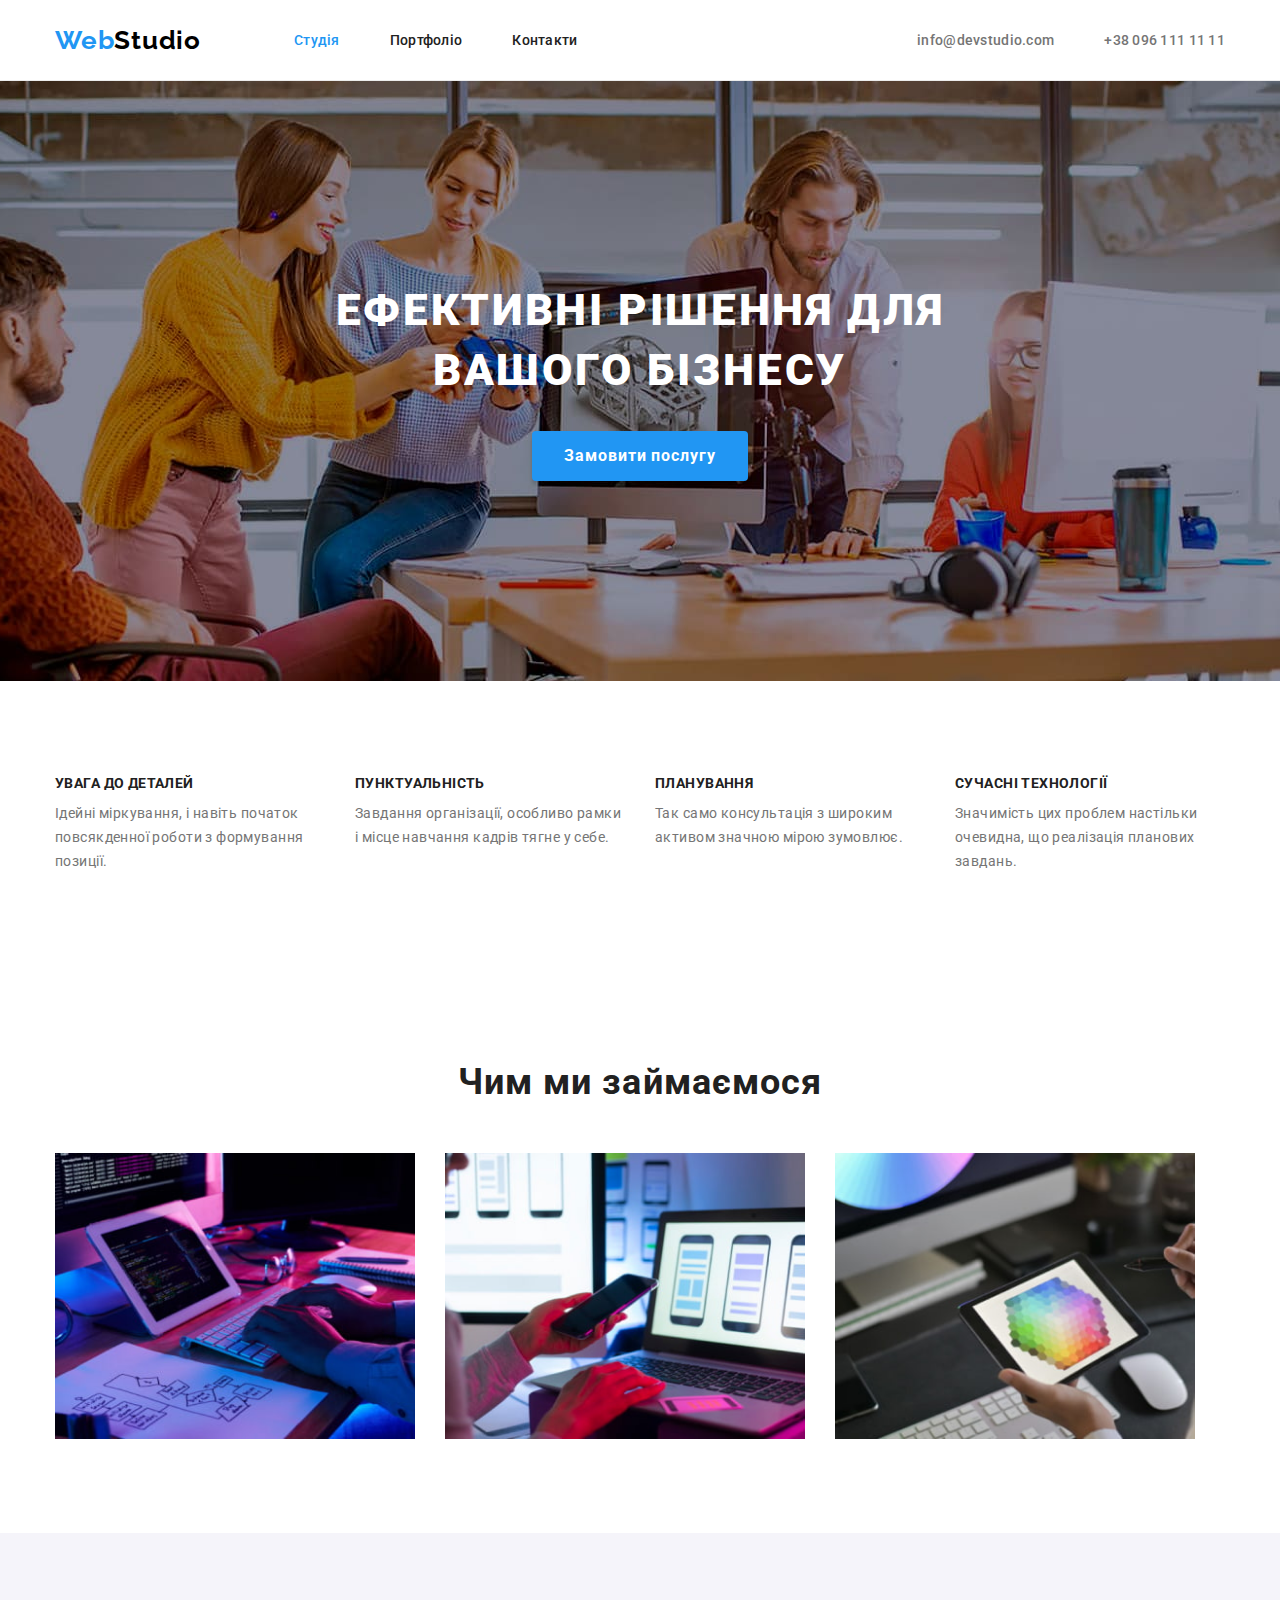
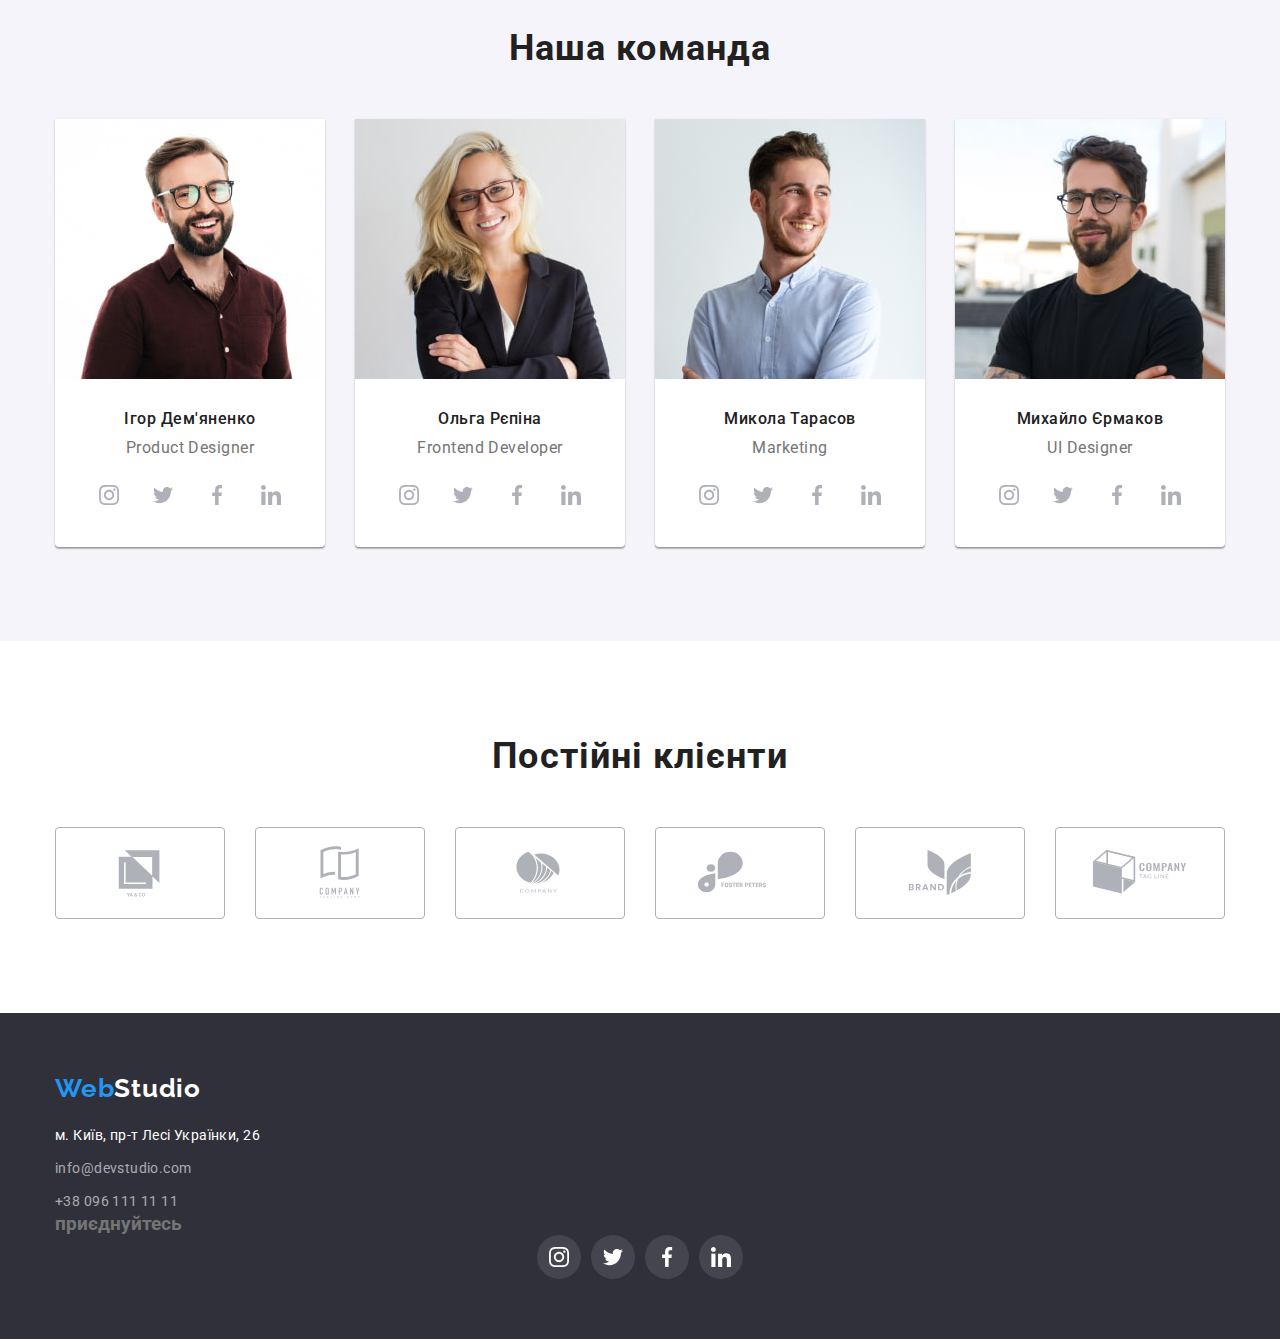
==== commit 6a29e05f: "Summary" ====
--- a/index.html
+++ b/index.html
@@ -197,22 +197,34 @@
                 <h2 class="title-section title-customers">Постійні клієнти</h2>
                 <ul class="customers-list">
                     <li class="customers-item">
-                        <a class="link customers-link" href="#" target="_blank" rel="noopener noreferrer"></a>
-                    </li>
-                    <li class="customers-item">
-                        <a class="link customers-link" href="#" target="_blank" rel="noopener noreferrer"></a>
-                    </li>
-                    <li class="customers-item">
-                        <a class="link customers-link" href="#" target="_blank" rel="noopener noreferrer"></a>
-                    </li>
-                    <li class="customers-item">
-                        <a class="link customers-link" href="#" target="_blank" rel="noopener noreferrer"></a>
-                    </li>
-                    <li class="customers-item">
-                        <a class="link customers-link" href="#" target="_blank" rel="noopener noreferrer"></a>
-                    </li>
-                    <li class="customers-item">
-                        <a class="link customers-link" href="#" target="_blank" rel="noopener noreferrer"></a>
+                        <a class="link customers-link" href="#" target="_blank" rel="noopener noreferrer">
+                            <svg class="customers-icon"><use xlink:href="./img/icons.svg#icon-Logo-one"></use></svg>
+                        </a>
+                    </li>
+                    <li class="customers-item">
+                        <a class="link customers-link" href="#" target="_blank" rel="noopener noreferrer">
+                            <svg class="customers-icon"><use xlink:href="./img/icons.svg#icon-Logo-two"></use></svg>
+                        </a>
+                    </li>
+                    <li class="customers-item">
+                        <a class="link customers-link" href="#" target="_blank" rel="noopener noreferrer">
+                            <svg class="customers-icon"><use xlink:href="./img/icons.svg#icon-Logo-three"></use></svg>
+                        </a>
+                    </li>
+                    <li class="customers-item">
+                        <a class="link customers-link" href="#" target="_blank" rel="noopener noreferrer">
+                            <svg class="customers-icon"><use xlink:href="./img/icons.svg#icon-Logo-four"></use></svg>
+                        </a>
+                    </li>
+                    <li class="customers-item">
+                        <a class="link customers-link" href="#" target="_blank" rel="noopener noreferrer">
+                            <svg class="customers-icon"><use xlink:href="./img/icons.svg#icon-Logo-five"></use></svg>
+                        </a>
+                    </li>
+                    <li class="customers-item">
+                        <a class="link customers-link" href="#" target="_blank" rel="noopener noreferrer">
+                            <svg class="customers-icon"><use xlink:href="./img/icons.svg#icon-Logo-six"></use></svg>
+                        </a>
                     </li>
                 </ul>
             </div>
@@ -230,6 +242,33 @@
                     <li class="footer-item"><a href="tel:+380961111111" class="adress-list">+38 096 111 11 11</a></li>
                 </ul>             
             </address>
+            <!-- Socials -->
+            <h3>приєднуйтесь</h3>
+            <ul class="footer-socials">
+                <li>
+                    <a class="link footer-socials-link" href="#" target="_blank" rel="noopener noreferrer">
+                        <svg class="icon"><use xlink:href="./img/icons.svg#icon-instagram"></use></svg>
+                    </a>
+                </li>
+                <li>
+                    <a class="link footer-socials-link" href="#" target="_blank" rel="noopener noreferrer">
+                        <svg class="icon"><use xlink:href="./img/icons.svg#icon-twitter"></use></svg>
+                    </a>
+                </li>
+                <li>
+                    <a class="link footer-socials-link" href="#" target="_blank" rel="noopener noreferrer">
+                        <svg class="icon"><use xlink:href="./img/icons.svg#icon-facebook"></use></svg>
+                    </a>
+                </li>
+                <li>
+                    <a class="link footer-socials-link" href="#" target="_blank" rel="noopener noreferrer">
+                        <svg class="icon"><use xlink:href="./img/icons.svg#icon-linkedin"></use></svg>
+                    </a>
+                </li>
+            </ul>
+        </div>
+        <div>
+            
         </div>
         </footer>
     
--- a/css/styles.css
+++ b/css/styles.css
@@ -12,6 +12,7 @@
     --logo-black: #000;
     --logo-light-blue: #2196F3;
     /* icon color */
+    --icon-dark: rgba(255, 255, 255, 0.1);
     --icon-gray: #AFB1B8;
     --icon-white: #fff;
 }
@@ -295,10 +296,16 @@
     height: 92px;
     border: 1px solid var(--icon-gray);
     border-radius: 4px;
+    fill: var(--icon-gray);
 }
 .customers-link:hover,
 .customers-link:focus {
     border: 1px solid var(--selection-color);
+    fill: var(--selection-color);
+}
+.customers-icon {
+    width: 106px;
+    height: 60px;
 }
 
 /* contacts */
@@ -335,6 +342,30 @@
 .adress-place:hover, 
 .adress-place:focus {
     color: var(--selection-color);
+}
+
+/* socials */
+.footer-socials {
+    display: flex;
+    align-items: center;
+    justify-content: center;
+    gap: 10px;
+}
+
+.footer-socials-link {
+    display: flex;
+    align-items: center;
+    justify-content: center;
+    width: 44px;
+    height: 44px;
+    border-radius: 50%;
+    background-color: var(--icon-dark);
+    fill: var(--icon-white);
+}
+.footer-socials-link:hover,
+.footer-socials-link:focus {
+    fill: var(--icon-white);
+    background-color: var(--selection-color);
 }
 
 /* portfolio */
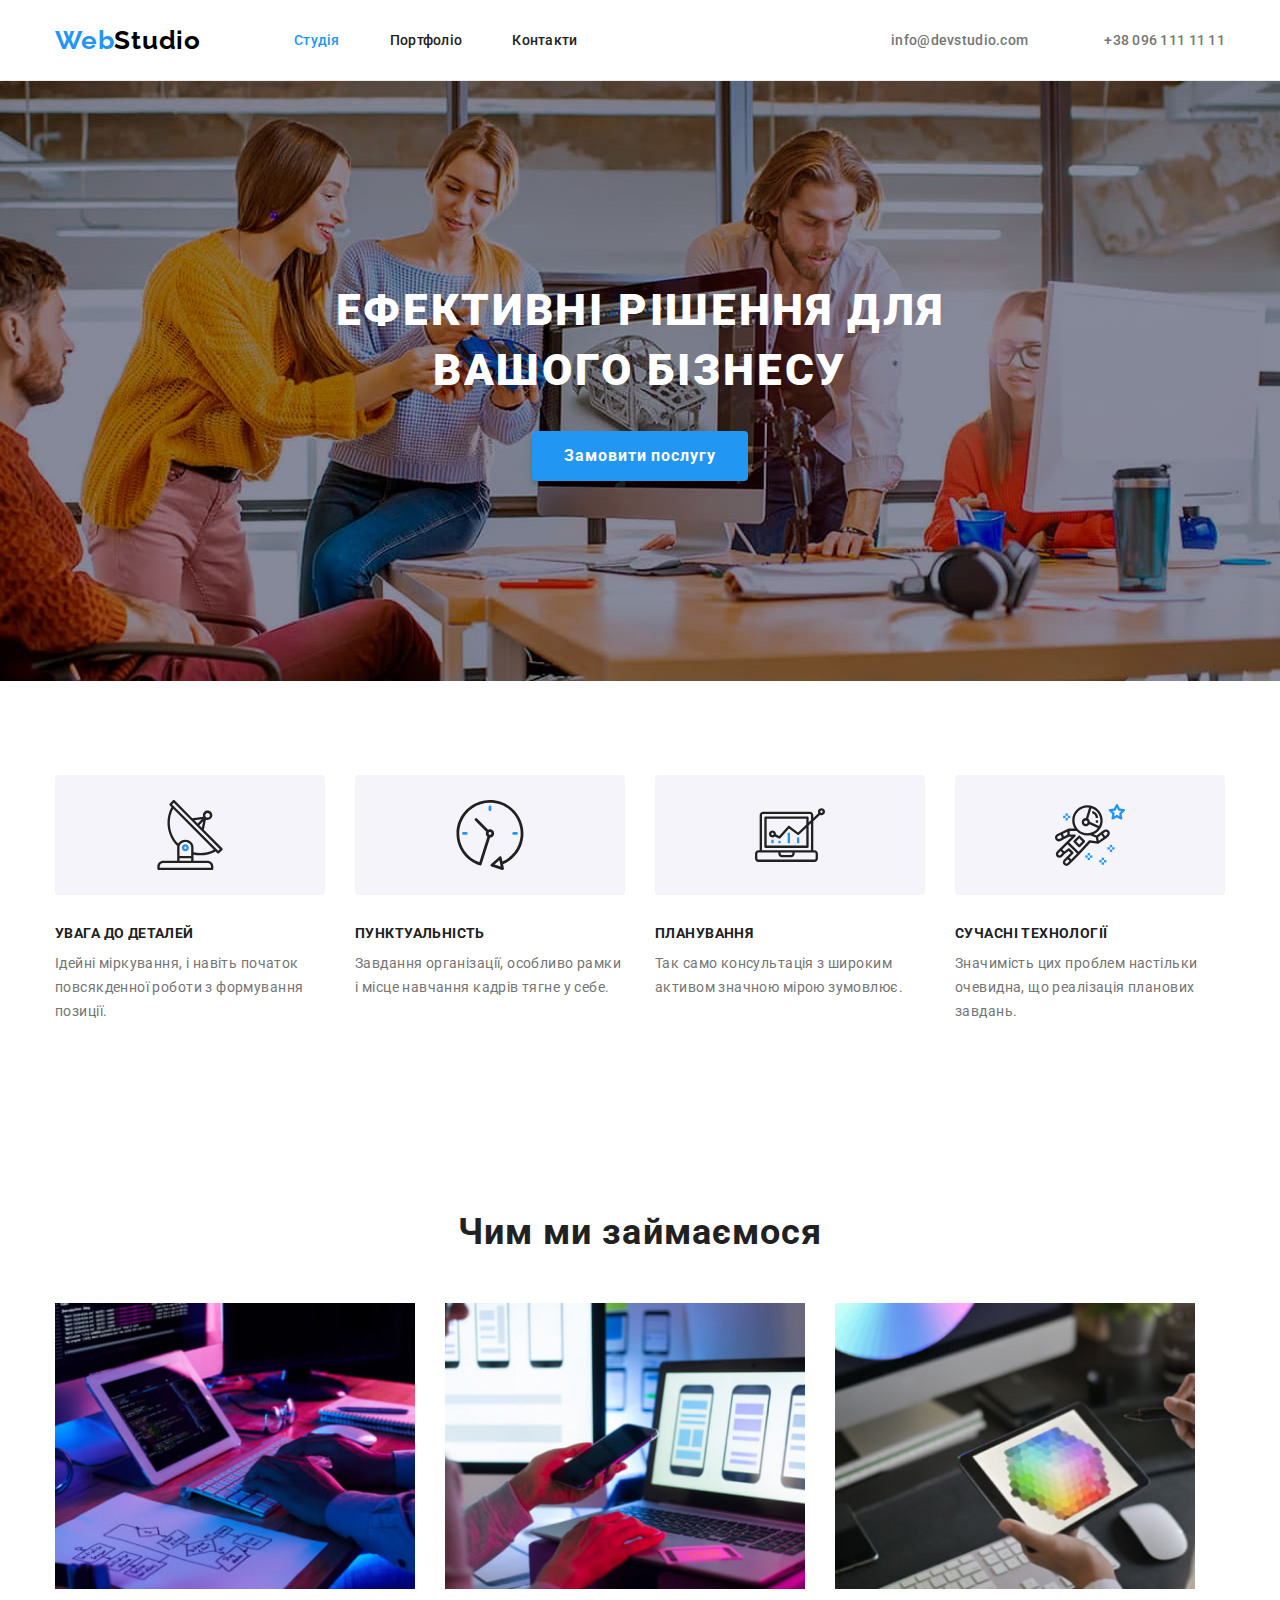
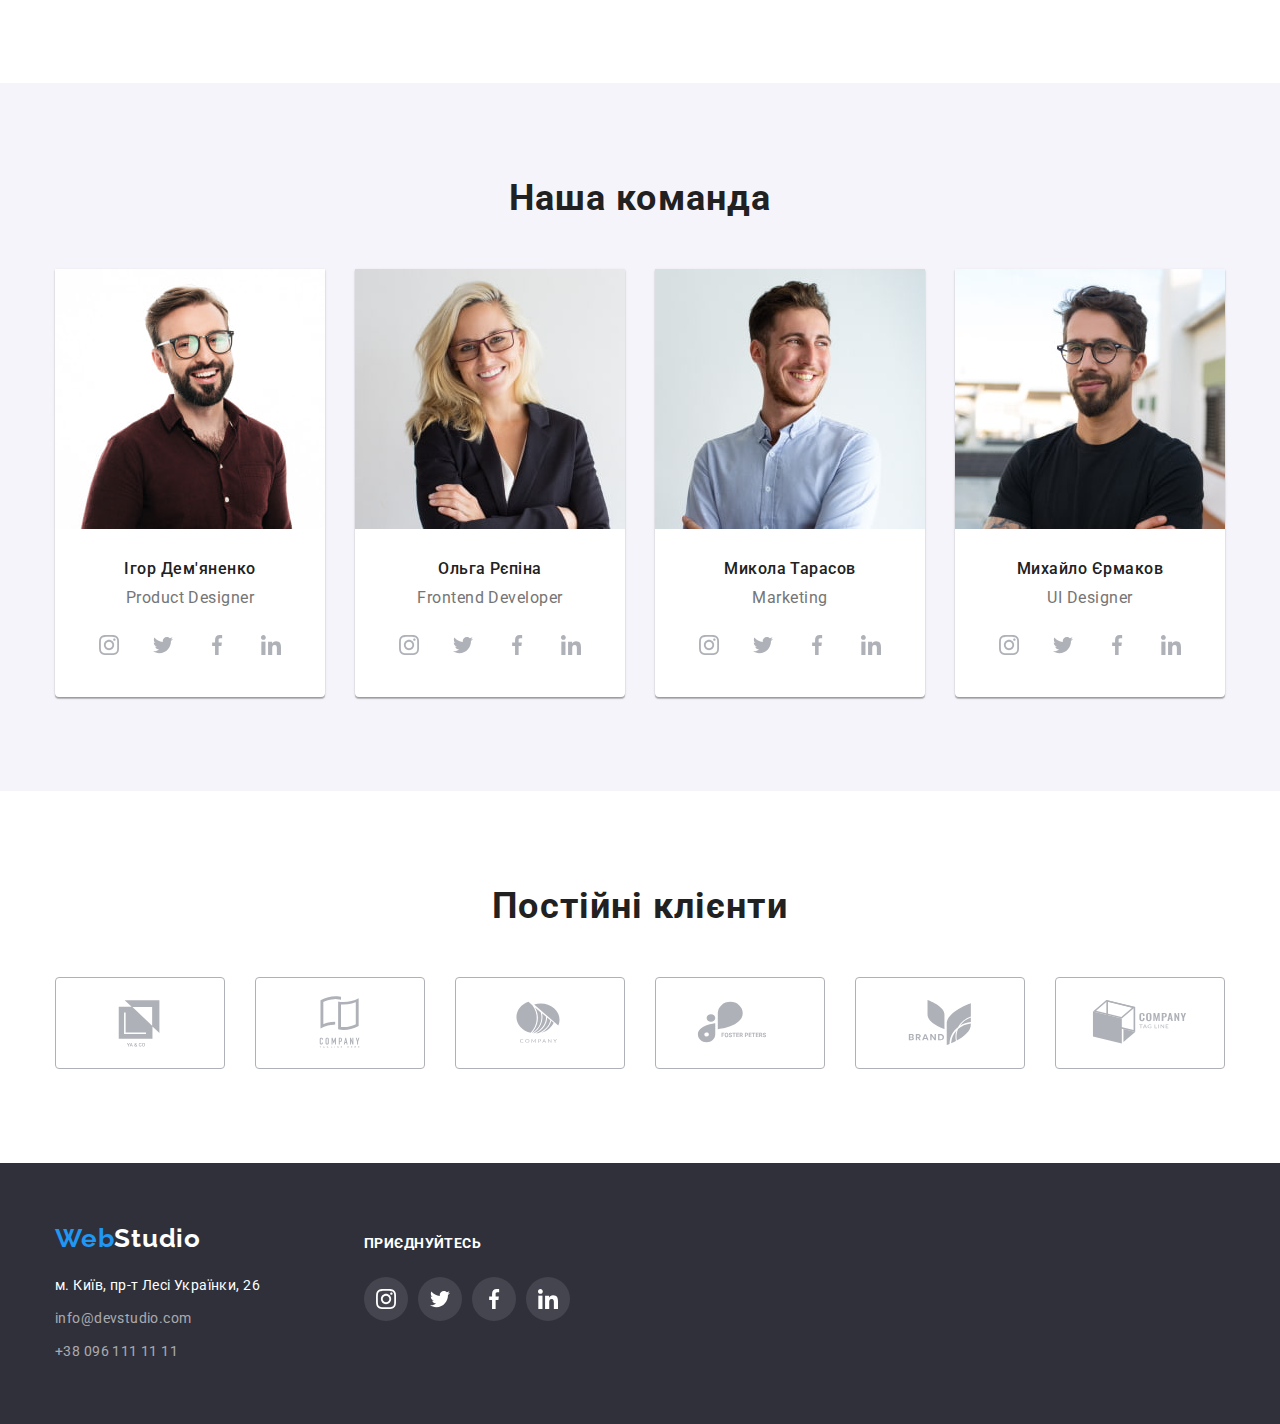
==== commit 086d727a: "Summary" ====
--- a/index.html
+++ b/index.html
@@ -28,7 +28,9 @@
             </nav>
             <!-- mail_tel --> 
             <ul class="contact-list">
+                <!-- <svg class="icon icon-envelope"><use xlink:href="./img/icons.svg#icon-envelope"></use></svg> -->
                 <li><a href="mailto:info@devstudio.com" class="contact-link link">info@devstudio.com</a></li>
+                <!-- <svg class="icon icon-smartphone"><use xlink:href="./img/icons.svg#icon-smartphone"></use></svg> -->
                 <li><a href="tel:+380961111111" class="contact-link link">+38 096 111 11 11</a></li>
             </ul>
         </div>                       
@@ -46,13 +48,29 @@
             <div class="container features-container">            
                 <h2 class="header-hidden">Особливості</h2>
                 <ul class="features">
-                    <li class="features-item"><h3 class="features-title">УВАГА ДО ДЕТАЛЕЙ</h3>
+                    <li class="features-item">
+                        <div class="features-icon-style">
+                            <svg class="features-icon"><use xlink:href="./img/icons.svg#icon-antenna"></use></svg>
+                        </div>                        
+                        <h3 class="features-title">УВАГА ДО ДЕТАЛЕЙ</h3>
                         <p>Ідейні міркування, і навіть початок повсякденної роботи з формування позиції.</p></li>
-                    <li class="features-item"><h3 class="features-title">ПУНКТУАЛЬНІСТЬ</h3>
+                    <li class="features-item">
+                        <div class="features-icon-style">
+                            <svg class="features-icon"><use xlink:href="./img/icons.svg#icon-clock"></use></svg>
+                        </div>                        
+                        <h3 class="features-title">ПУНКТУАЛЬНІСТЬ</h3>
                         <p>Завдання організації, особливо рамки і місце навчання кадрів тягне у себе.</p></li>
-                    <li class="features-item"><h3 class="features-title">ПЛАНУВАННЯ</h3>
+                    <li class="features-item">
+                        <div class="features-icon-style">
+                            <svg class="features-icon"><use xlink:href="./img/icons.svg#icon-diagram"></use></svg>
+                        </div>                        
+                        <h3 class="features-title">ПЛАНУВАННЯ</h3>
                         <p>Так само консультація з широким активом значною мірою зумовлює.</p></li>
-                    <li class="features-item"><h3 class="features-title">СУЧАСНІ ТЕХНОЛОГІЇ</h3>
+                    <li class="features-item">
+                        <div class="features-icon-style">
+                            <svg class="features-icon"><use xlink:href="./img/icons.svg#icon-astronaut"></use></svg>
+                        </div>                        
+                        <h3 class="features-title">СУЧАСНІ ТЕХНОЛОГІЇ</h3>
                         <p>Значимість цих проблем настільки очевидна, що реалізація планових завдань.</p></li>
                 </ul>
             </div>                                                                                                                               
@@ -233,6 +251,7 @@
         <!-- Contacts -->
         <footer class="footer">
             <div class="container footer-container">
+                <div class="footer-header">
             <a class="web-logo" href="./index.html">Web<span class="footer-logo">Studio</span></a>
             <address>
                 <ul class="footer-list">
@@ -242,9 +261,11 @@
                     <li class="footer-item"><a href="tel:+380961111111" class="adress-list">+38 096 111 11 11</a></li>
                 </ul>             
             </address>
+            </div>
             <!-- Socials -->
-            <h3>приєднуйтесь</h3>
-            <ul class="footer-socials">
+            <div class="footer-socials">
+            <h3 class="footer-title">приєднуйтесь</h3>
+            <ul class="footer-socials-list">
                 <li>
                     <a class="link footer-socials-link" href="#" target="_blank" rel="noopener noreferrer">
                         <svg class="icon"><use xlink:href="./img/icons.svg#icon-instagram"></use></svg>
@@ -266,9 +287,7 @@
                     </a>
                 </li>
             </ul>
-        </div>
-        <div>
-            
+            </div>
         </div>
         </footer>
     
--- a/css/styles.css
+++ b/css/styles.css
@@ -101,7 +101,8 @@
     margin-left: auto;
     gap: 50px;
 }
-.contact-link {    
+.contact-link {
+    position: relative;    
     font-weight: 500;
     font-size: 14px;
     line-height: 1.1429;
@@ -109,15 +110,24 @@
     color: var(--light-gray);
     margin-left: auto;
 }
+.contact-link::before {
+    display: inline-block;
+    content: "";    
+    margin-left: 10px;
+    width: 16px;
+    height: 12px;
+}
 .contact-link:hover, .contact-link:focus {
     color: var(--selection-color);
 }
 
 /* main_content */
 .main {
+    display: block;
+    align-items: center;
+    justify-content: center;
     background: var(--bgnd-gray-main);
-    background-image: url(../img/bgnd-head.jpg);
-    max-width: 1600px;
+    background-image: url(../img/bgnd-head.jpg);    
     background-position: center;
     background-repeat: no-repeat;
 }
@@ -175,7 +185,26 @@
 }
 .features-item:not(:last-child) {
     margin-right: 30px;
-} 
+}
+.features-icon-style {
+    display: flex;
+    align-items: center;
+    justify-content: center;
+    width: 270px;
+    height: 120px;
+    margin-bottom: 30px;
+    background: var(--bgnd-light-gray);
+    border-radius: 4px;
+    fill: var(--dark-gray);
+}
+.features-icon {
+    width: 70px;
+    height: 70px;
+}
+/* selection icons */
+/* .features-icon:hover, .features-icon:focus {
+    fill: var(--selection-color);
+}  */
 .features-title {
     font-weight: 700;
     font-size: 14px;
@@ -313,6 +342,11 @@
     background-color: var(--bgnd-gray);
 }
 .footer-container {
+    display: flex;
+    justify-content: flex-start;
+    gap: 70px;
+}
+.footer-header {
     display: block;
     padding-top: 60px;
     padding-bottom: 60px;
@@ -346,6 +380,22 @@
 
 /* socials */
 .footer-socials {
+    display: flex;
+    width: 206px;
+    flex-wrap: wrap;
+    padding-top: 72px;
+    padding-bottom: 100px;
+}
+.footer-title {
+    font-weight: 700;
+    font-size: 14px;
+    line-height: 1.1429;
+    letter-spacing: 0.03em;
+    text-transform: uppercase;
+    color: var(--white-color);
+    margin-bottom: 20px;
+}
+.footer-socials-list {
     display: flex;
     align-items: center;
     justify-content: center;
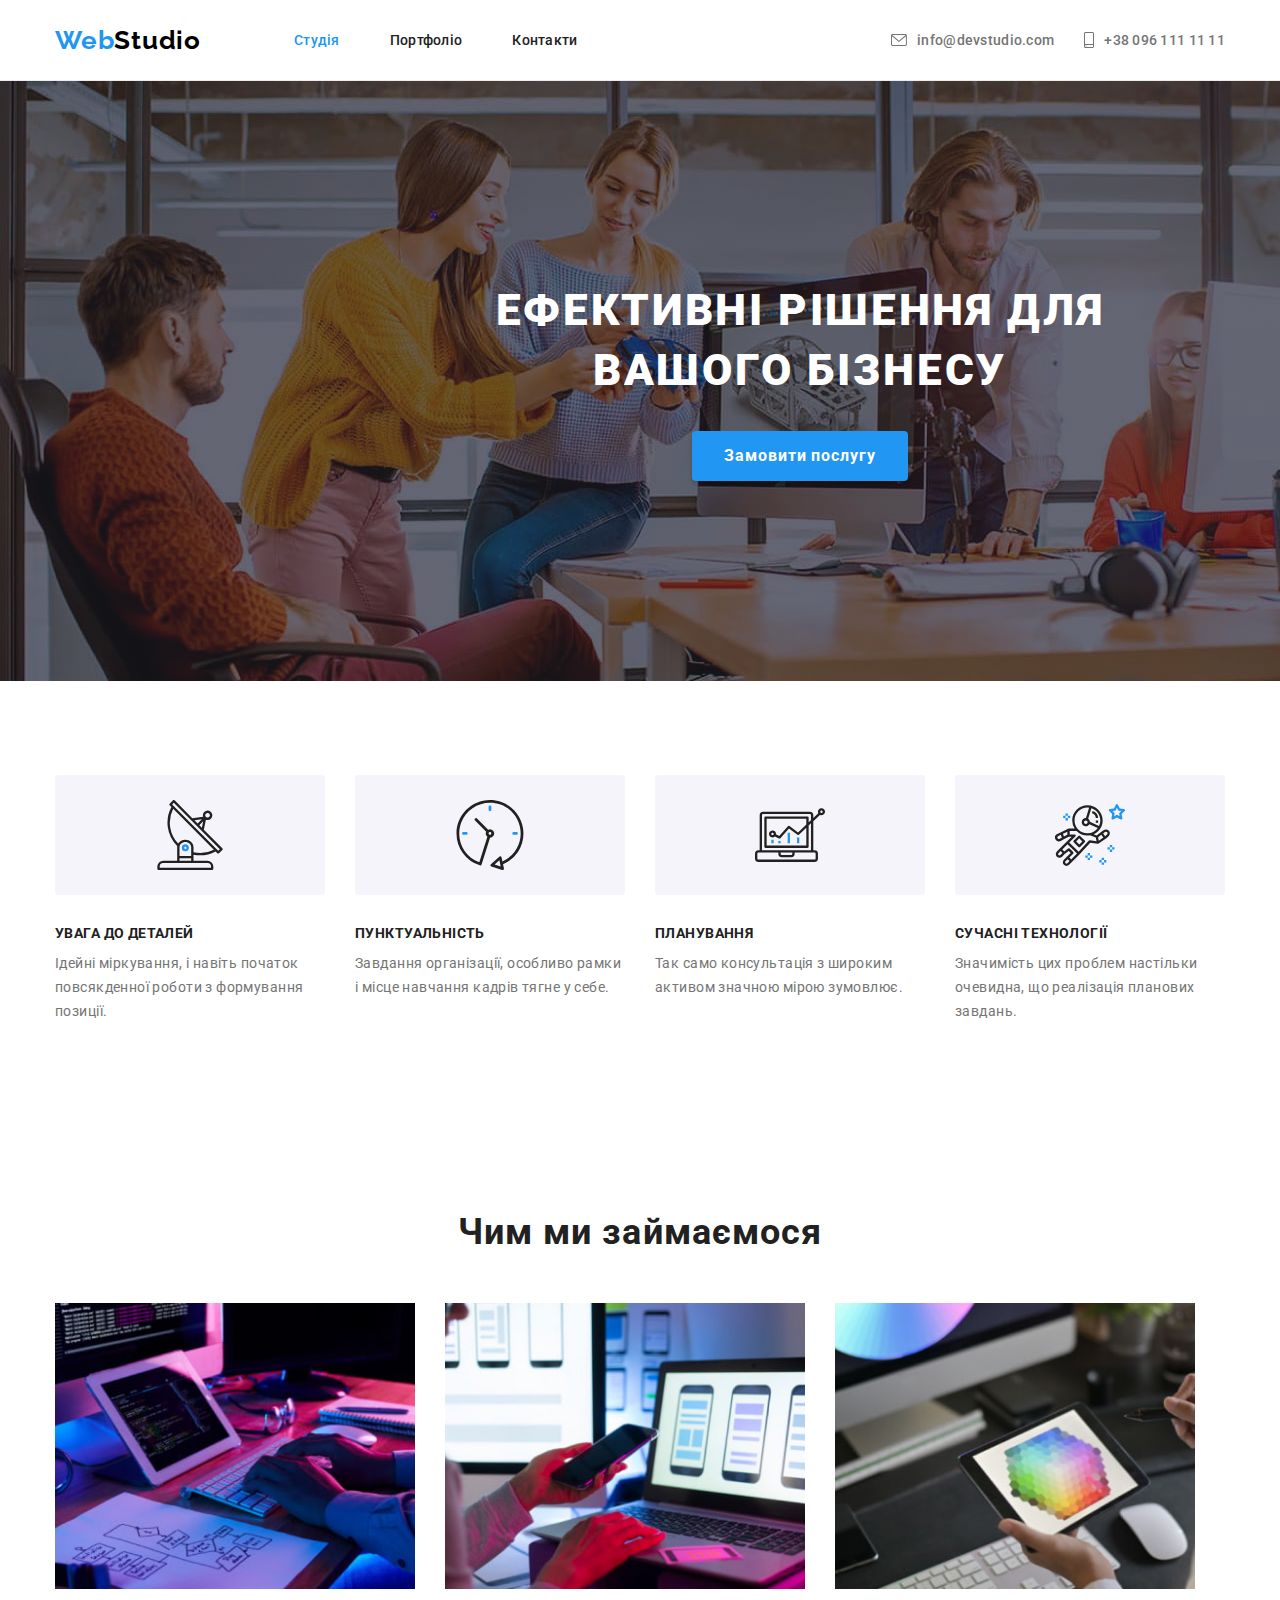
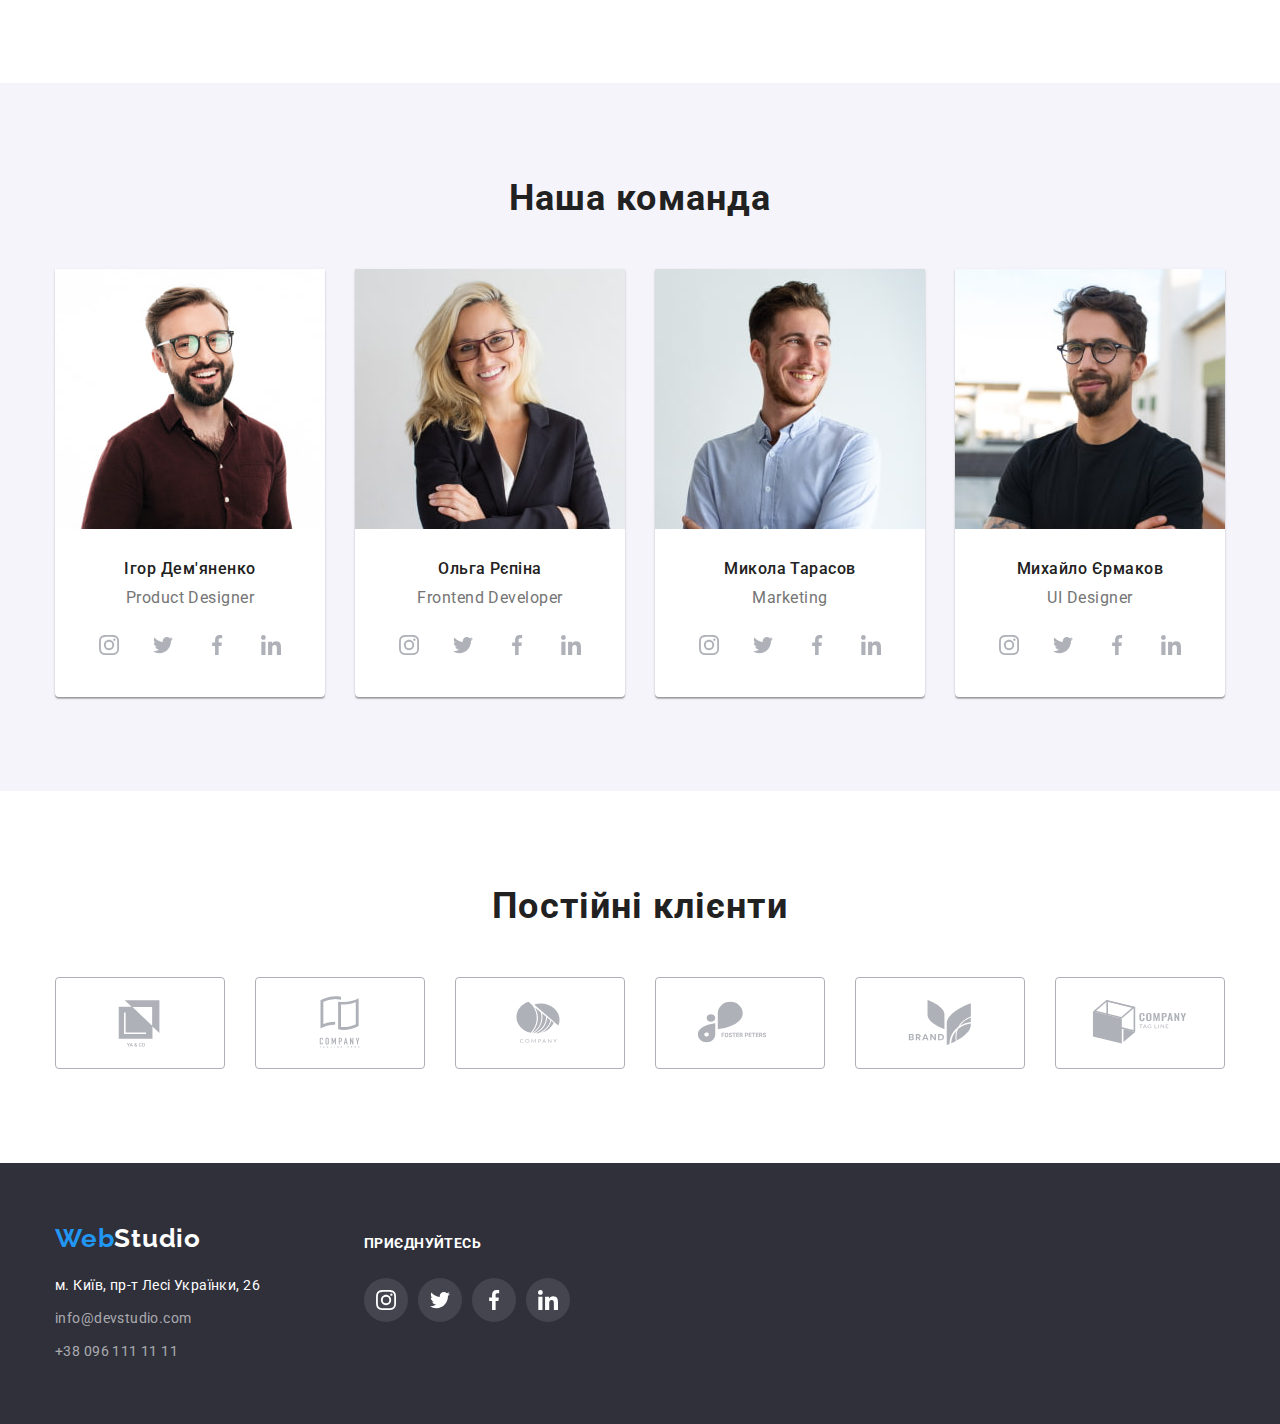
==== commit 3722d22d: "Summary" ====
--- a/index.html
+++ b/index.html
@@ -27,18 +27,20 @@
                 </ul>                                                
             </nav>
             <!-- mail_tel --> 
-            <ul class="contact-list">
-                <!-- <svg class="icon icon-envelope"><use xlink:href="./img/icons.svg#icon-envelope"></use></svg> -->
-                <li><a href="mailto:info@devstudio.com" class="contact-link link">info@devstudio.com</a></li>
-                <!-- <svg class="icon icon-smartphone"><use xlink:href="./img/icons.svg#icon-smartphone"></use></svg> -->
-                <li><a href="tel:+380961111111" class="contact-link link">+38 096 111 11 11</a></li>
+            <ul class="contact-list">                
+                <li>                    
+                    <a href="mailto:info@devstudio.com" class="contact-link link"><svg class="icon-envelope" width="16" height="12"><use xlink:href="./img/icons.svg#icon-envelope"></use></svg>info@devstudio.com</a>
+                </li>                
+                <li>                    
+                    <a href="tel:+380961111111" class="contact-link link"><svg class="icon-smartphone" width="10" height="16"><use xlink:href="./img/icons.svg#icon-smartphone"></use></svg>+38 096 111 11 11</a>
+                </li>
             </ul>
         </div>                       
         </header>
         <!-- Main_content -->
         <main>
-        <section class="main">
-            <div class="container main-container">
+        <section class="main main-container">
+            <div class="container">
             <h1 class="main-title">Ефективні рішення для <br>вашого бізнесу</h1>
             <button type="button" class="button">Замовити послугу</button>
         </div>
@@ -50,25 +52,25 @@
                 <ul class="features">
                     <li class="features-item">
                         <div class="features-icon-style">
-                            <svg class="features-icon"><use xlink:href="./img/icons.svg#icon-antenna"></use></svg>
+                            <svg class="features-icon" width="70" height="70"><use xlink:href="./img/icons.svg#icon-antenna"></use></svg>
                         </div>                        
                         <h3 class="features-title">УВАГА ДО ДЕТАЛЕЙ</h3>
                         <p>Ідейні міркування, і навіть початок повсякденної роботи з формування позиції.</p></li>
                     <li class="features-item">
                         <div class="features-icon-style">
-                            <svg class="features-icon"><use xlink:href="./img/icons.svg#icon-clock"></use></svg>
+                            <svg class="features-icon" width="70" height="70"><use xlink:href="./img/icons.svg#icon-clock"></use></svg>
                         </div>                        
                         <h3 class="features-title">ПУНКТУАЛЬНІСТЬ</h3>
                         <p>Завдання організації, особливо рамки і місце навчання кадрів тягне у себе.</p></li>
                     <li class="features-item">
                         <div class="features-icon-style">
-                            <svg class="features-icon"><use xlink:href="./img/icons.svg#icon-diagram"></use></svg>
+                            <svg class="features-icon" width="70" height="70"><use xlink:href="./img/icons.svg#icon-diagram"></use></svg>
                         </div>                        
                         <h3 class="features-title">ПЛАНУВАННЯ</h3>
                         <p>Так само консультація з широким активом значною мірою зумовлює.</p></li>
                     <li class="features-item">
                         <div class="features-icon-style">
-                            <svg class="features-icon"><use xlink:href="./img/icons.svg#icon-astronaut"></use></svg>
+                            <svg class="features-icon" width="70" height="70"><use xlink:href="./img/icons.svg#icon-astronaut"></use></svg>
                         </div>                        
                         <h3 class="features-title">СУЧАСНІ ТЕХНОЛОГІЇ</h3>
                         <p>Значимість цих проблем настільки очевидна, що реалізація планових завдань.</p></li>
@@ -98,22 +100,22 @@
                         <ul class="socials">
                             <li class="crew-socials-item">
                                 <a class="link crew-socials-link" href="#" target="_blank" rel="noopener noreferrer">
-                                    <svg class="icon"><use xlink:href="./img/icons.svg#icon-instagram"></use></svg>
-                                </a>
-                            </li>
-                            <li class="crew-socials-item">
-                                <a class="link crew-socials-link" href="#" target="_blank" rel="noopener noreferrer">
-                                    <svg class="icon"><use xlink:href="./img/icons.svg#icon-twitter"></use></svg>
-                                </a>
-                            </li>
-                            <li class="crew-socials-item">
-                                <a class="link crew-socials-link" href="#" target="_blank" rel="noopener noreferrer">
-                                    <svg class="icon"><use xlink:href="./img/icons.svg#icon-facebook"></use></svg>
-                                </a>
-                            </li>
-                            <li class="crew-socials-item">
-                                <a class="link crew-socials-link" href="#" target="_blank" rel="noopener noreferrer">
-                                    <svg class="icon"><use xlink:href="./img/icons.svg#icon-linkedin"></use></svg>
+                                    <svg class="icon" width="20" height="20"><use xlink:href="./img/icons.svg#icon-instagram"></use></svg>
+                                </a>
+                            </li>
+                            <li class="crew-socials-item">
+                                <a class="link crew-socials-link" href="#" target="_blank" rel="noopener noreferrer">
+                                    <svg class="icon" width="20" height="20"><use xlink:href="./img/icons.svg#icon-twitter"></use></svg>
+                                </a>
+                            </li>
+                            <li class="crew-socials-item">
+                                <a class="link crew-socials-link" href="#" target="_blank" rel="noopener noreferrer">
+                                    <svg class="icon" width="20" height="20"><use xlink:href="./img/icons.svg#icon-facebook"></use></svg>
+                                </a>
+                            </li>
+                            <li class="crew-socials-item">
+                                <a class="link crew-socials-link" href="#" target="_blank" rel="noopener noreferrer">
+                                    <svg class="icon" width="20" height="20"><use xlink:href="./img/icons.svg#icon-linkedin"></use></svg>
                                 </a>
                             </li>
                         </ul>
@@ -127,22 +129,22 @@
                         <ul class="socials">
                             <li class="crew-socials-item">
                                 <a class="link crew-socials-link" href="#" target="_blank" rel="noopener noreferrer">
-                                    <svg class="icon"><use xlink:href="./img/icons.svg#icon-instagram"></use></svg>
-                                </a>
-                            </li>
-                            <li class="crew-socials-item">
-                                <a class="link crew-socials-link" href="#" target="_blank" rel="noopener noreferrer">
-                                    <svg class="icon"><use xlink:href="./img/icons.svg#icon-twitter"></use></svg>
-                                </a>
-                            </li>
-                            <li class="crew-socials-item">
-                                <a class="link crew-socials-link" href="#" target="_blank" rel="noopener noreferrer">
-                                    <svg class="icon"><use xlink:href="./img/icons.svg#icon-facebook"></use></svg>
-                                </a>
-                            </li>
-                            <li class="crew-socials-item">
-                                <a class="link crew-socials-link" href="#" target="_blank" rel="noopener noreferrer">
-                                    <svg class="icon"><use xlink:href="./img/icons.svg#icon-linkedin"></use></svg>
+                                    <svg class="icon" width="20" height="20"><use xlink:href="./img/icons.svg#icon-instagram"></use></svg>
+                                </a>
+                            </li>
+                            <li class="crew-socials-item">
+                                <a class="link crew-socials-link" href="#" target="_blank" rel="noopener noreferrer">
+                                    <svg class="icon" width="20" height="20"><use xlink:href="./img/icons.svg#icon-twitter"></use></svg>
+                                </a>
+                            </li>
+                            <li class="crew-socials-item">
+                                <a class="link crew-socials-link" href="#" target="_blank" rel="noopener noreferrer">
+                                    <svg class="icon" width="20" height="20"><use xlink:href="./img/icons.svg#icon-facebook"></use></svg>
+                                </a>
+                            </li>
+                            <li class="crew-socials-item">
+                                <a class="link crew-socials-link" href="#" target="_blank" rel="noopener noreferrer">
+                                    <svg class="icon" width="20" height="20"><use xlink:href="./img/icons.svg#icon-linkedin"></use></svg>
                                 </a>
                             </li>
                         </ul>
@@ -156,22 +158,22 @@
                         <ul class="socials">
                             <li class="crew-socials-item">
                                 <a class="link crew-socials-link" href="#" target="_blank" rel="noopener noreferrer">
-                                    <svg class="icon"><use xlink:href="./img/icons.svg#icon-instagram"></use></svg>
-                                </a>
-                            </li>
-                            <li class="crew-socials-item">
-                                <a class="link crew-socials-link" href="#" target="_blank" rel="noopener noreferrer">
-                                    <svg class="icon"><use xlink:href="./img/icons.svg#icon-twitter"></use></svg>
-                                </a>
-                            </li>
-                            <li class="crew-socials-item">
-                                <a class="link crew-socials-link" href="#" target="_blank" rel="noopener noreferrer">
-                                    <svg class="icon"><use xlink:href="./img/icons.svg#icon-facebook"></use></svg>
-                                </a>
-                            </li>
-                            <li class="crew-socials-item">
-                                <a class="link crew-socials-link" href="#" target="_blank" rel="noopener noreferrer">
-                                    <svg class="icon"><use xlink:href="./img/icons.svg#icon-linkedin"></use></svg>
+                                    <svg class="icon" width="20" height="20"><use xlink:href="./img/icons.svg#icon-instagram"></use></svg>
+                                </a>
+                            </li>
+                            <li class="crew-socials-item">
+                                <a class="link crew-socials-link" href="#" target="_blank" rel="noopener noreferrer">
+                                    <svg class="icon" width="20" height="20"><use xlink:href="./img/icons.svg#icon-twitter"></use></svg>
+                                </a>
+                            </li>
+                            <li class="crew-socials-item">
+                                <a class="link crew-socials-link" href="#" target="_blank" rel="noopener noreferrer">
+                                    <svg class="icon" width="20" height="20"><use xlink:href="./img/icons.svg#icon-facebook"></use></svg>
+                                </a>
+                            </li>
+                            <li class="crew-socials-item">
+                                <a class="link crew-socials-link" href="#" target="_blank" rel="noopener noreferrer">
+                                    <svg class="icon" width="20" height="20"><use xlink:href="./img/icons.svg#icon-linkedin"></use></svg>
                                 </a>
                             </li>
                         </ul>
@@ -184,22 +186,22 @@
                         <ul class="socials">
                             <li class="crew-socials-item">
                                 <a class="link crew-socials-link" href="#" target="_blank" rel="noopener noreferrer">
-                                    <svg class="icon"><use xlink:href="./img/icons.svg#icon-instagram"></use></svg>
-                                </a>
-                            </li>
-                            <li class="crew-socials-item">
-                                <a class="link crew-socials-link" href="#" target="_blank" rel="noopener noreferrer">
-                                    <svg class="icon"><use xlink:href="./img/icons.svg#icon-twitter"></use></svg>
-                                </a>
-                            </li>
-                            <li class="crew-socials-item">
-                                <a class="link crew-socials-link" href="#" target="_blank" rel="noopener noreferrer">
-                                    <svg class="icon"><use xlink:href="./img/icons.svg#icon-facebook"></use></svg>
-                                </a>
-                            </li>
-                            <li class="crew-socials-item">
-                                <a class="link crew-socials-link" href="#" target="_blank" rel="noopener noreferrer">
-                                    <svg class="icon"><use xlink:href="./img/icons.svg#icon-linkedin"></use></svg>
+                                    <svg class="icon" width="20" height="20"><use xlink:href="./img/icons.svg#icon-instagram"></use></svg>
+                                </a>
+                            </li>
+                            <li class="crew-socials-item">
+                                <a class="link crew-socials-link" href="#" target="_blank" rel="noopener noreferrer">
+                                    <svg class="icon" width="20" height="20"><use xlink:href="./img/icons.svg#icon-twitter"></use></svg>
+                                </a>
+                            </li>
+                            <li class="crew-socials-item">
+                                <a class="link crew-socials-link" href="#" target="_blank" rel="noopener noreferrer">
+                                    <svg class="icon" width="20" height="20"><use xlink:href="./img/icons.svg#icon-facebook"></use></svg>
+                                </a>
+                            </li>
+                            <li class="crew-socials-item">
+                                <a class="link crew-socials-link" href="#" target="_blank" rel="noopener noreferrer">
+                                    <svg class="icon" width="20" height="20"><use xlink:href="./img/icons.svg#icon-linkedin"></use></svg>
                                 </a>
                             </li>
                         </ul>
@@ -216,32 +218,32 @@
                 <ul class="customers-list">
                     <li class="customers-item">
                         <a class="link customers-link" href="#" target="_blank" rel="noopener noreferrer">
-                            <svg class="customers-icon"><use xlink:href="./img/icons.svg#icon-Logo-one"></use></svg>
-                        </a>
-                    </li>
-                    <li class="customers-item">
-                        <a class="link customers-link" href="#" target="_blank" rel="noopener noreferrer">
-                            <svg class="customers-icon"><use xlink:href="./img/icons.svg#icon-Logo-two"></use></svg>
-                        </a>
-                    </li>
-                    <li class="customers-item">
-                        <a class="link customers-link" href="#" target="_blank" rel="noopener noreferrer">
-                            <svg class="customers-icon"><use xlink:href="./img/icons.svg#icon-Logo-three"></use></svg>
-                        </a>
-                    </li>
-                    <li class="customers-item">
-                        <a class="link customers-link" href="#" target="_blank" rel="noopener noreferrer">
-                            <svg class="customers-icon"><use xlink:href="./img/icons.svg#icon-Logo-four"></use></svg>
-                        </a>
-                    </li>
-                    <li class="customers-item">
-                        <a class="link customers-link" href="#" target="_blank" rel="noopener noreferrer">
-                            <svg class="customers-icon"><use xlink:href="./img/icons.svg#icon-Logo-five"></use></svg>
-                        </a>
-                    </li>
-                    <li class="customers-item">
-                        <a class="link customers-link" href="#" target="_blank" rel="noopener noreferrer">
-                            <svg class="customers-icon"><use xlink:href="./img/icons.svg#icon-Logo-six"></use></svg>
+                            <svg class="customers-icon" width="106" height="60"><use xlink:href="./img/icons.svg#icon-Logo-one"></use></svg>
+                        </a>
+                    </li>
+                    <li class="customers-item">
+                        <a class="link customers-link" href="#" target="_blank" rel="noopener noreferrer">
+                            <svg class="customers-icon" width="106" height="60"><use xlink:href="./img/icons.svg#icon-Logo-two"></use></svg>
+                        </a>
+                    </li>
+                    <li class="customers-item">
+                        <a class="link customers-link" href="#" target="_blank" rel="noopener noreferrer">
+                            <svg class="customers-icon" width="106" height="60"><use xlink:href="./img/icons.svg#icon-Logo-three"></use></svg>
+                        </a>
+                    </li>
+                    <li class="customers-item">
+                        <a class="link customers-link" href="#" target="_blank" rel="noopener noreferrer">
+                            <svg class="customers-icon" width="106" height="60"><use xlink:href="./img/icons.svg#icon-Logo-four"></use></svg>
+                        </a>
+                    </li>
+                    <li class="customers-item">
+                        <a class="link customers-link" href="#" target="_blank" rel="noopener noreferrer">
+                            <svg class="customers-icon" width="106" height="60"><use xlink:href="./img/icons.svg#icon-Logo-five"></use></svg>
+                        </a>
+                    </li>
+                    <li class="customers-item">
+                        <a class="link customers-link" href="#" target="_blank" rel="noopener noreferrer">
+                            <svg class="customers-icon" width="106" height="60"><use xlink:href="./img/icons.svg#icon-Logo-six"></use></svg>
                         </a>
                     </li>
                 </ul>
@@ -268,22 +270,22 @@
             <ul class="footer-socials-list">
                 <li>
                     <a class="link footer-socials-link" href="#" target="_blank" rel="noopener noreferrer">
-                        <svg class="icon"><use xlink:href="./img/icons.svg#icon-instagram"></use></svg>
-                    </a>
-                </li>
-                <li>
-                    <a class="link footer-socials-link" href="#" target="_blank" rel="noopener noreferrer">
-                        <svg class="icon"><use xlink:href="./img/icons.svg#icon-twitter"></use></svg>
-                    </a>
-                </li>
-                <li>
-                    <a class="link footer-socials-link" href="#" target="_blank" rel="noopener noreferrer">
-                        <svg class="icon"><use xlink:href="./img/icons.svg#icon-facebook"></use></svg>
-                    </a>
-                </li>
-                <li>
-                    <a class="link footer-socials-link" href="#" target="_blank" rel="noopener noreferrer">
-                        <svg class="icon"><use xlink:href="./img/icons.svg#icon-linkedin"></use></svg>
+                        <svg class="icon" width="20" height="20"><use xlink:href="./img/icons.svg#icon-instagram"></use></svg>
+                    </a>
+                </li>
+                <li>
+                    <a class="link footer-socials-link" href="#" target="_blank" rel="noopener noreferrer">
+                        <svg class="icon" width="20" height="20"><use xlink:href="./img/icons.svg#icon-twitter"></use></svg>
+                    </a>
+                </li>
+                <li>
+                    <a class="link footer-socials-link" href="#" target="_blank" rel="noopener noreferrer">
+                        <svg class="icon" width="20" height="20"><use xlink:href="./img/icons.svg#icon-facebook"></use></svg>
+                    </a>
+                </li>
+                <li>
+                    <a class="link footer-socials-link" href="#" target="_blank" rel="noopener noreferrer">
+                        <svg class="icon" width="20" height="20"><use xlink:href="./img/icons.svg#icon-linkedin"></use></svg>
                     </a>
                 </li>
             </ul>
--- a/css/styles.css
+++ b/css/styles.css
@@ -99,42 +99,46 @@
 .contact-list {
     display: flex;
     margin-left: auto;
-    gap: 50px;
-}
-.contact-link {
-    position: relative;    
+    gap: 30px;
+}
+.contact-link {    
     font-weight: 500;
     font-size: 14px;
     line-height: 1.1429;
     letter-spacing: 0.02em;
     color: var(--light-gray);
     margin-left: auto;
-}
-.contact-link::before {
-    display: inline-block;
-    content: "";    
-    margin-left: 10px;
-    width: 16px;
-    height: 12px;
+    display: flex;
+    align-items: center;
+    fill: currentColor;
+}
+.icon-envelope {
+    margin-right: 10px;
+}
+.icon-smartphone {
+    margin-right: 10px;
 }
 .contact-link:hover, .contact-link:focus {
     color: var(--selection-color);
+    fill: currentColor;
 }
 
 /* main_content */
 .main {
-    display: block;
-    align-items: center;
-    justify-content: center;
-    background: var(--bgnd-gray-main);
-    background-image: url(../img/bgnd-head.jpg);    
-    background-position: center;
-    background-repeat: no-repeat;
+    background-color: var(--bgnd-gray);
+    max-width: 1600px;
+    margin: 0 auto;
+    
 }
 .main-container {
     padding-top: 200px;
     padding-bottom: 200px;
-    
+    background-image: linear-gradient(to right, rgba(47, 48, 58, 0.4), rgba(47, 48, 58, 0.4)), url(../img/bgnd-head.jpg);
+    background-repeat: no-repeat;
+    background-size: cover;
+    text-align: center;
+    width: 1600px;
+    height: 600px;
 }
 .main-title {
     font-weight: 900;
@@ -197,10 +201,10 @@
     border-radius: 4px;
     fill: var(--dark-gray);
 }
-.features-icon {
+/* .features-icon {
     width: 70px;
     height: 70px;
-}
+} */
 /* selection icons */
 /* .features-icon:hover, .features-icon:focus {
     fill: var(--selection-color);
@@ -302,10 +306,10 @@
     fill: var(--icon-white);
     background-color: var(--selection-color);
 }
-.icon {
+/* .icon {
     width: 20px;
     height: 20px;    
-}
+} */
 
 /* regular customers */
 .title-customers {
@@ -332,10 +336,10 @@
     border: 1px solid var(--selection-color);
     fill: var(--selection-color);
 }
-.customers-icon {
+/* .customers-icon {
     width: 106px;
     height: 60px;
-}
+} */
 
 /* contacts */
 .footer {
@@ -442,6 +446,9 @@
 .btn-item:not(:last-child) {
     margin-right: 8px;
 }
+.btn-item:hover, .btn-item:focus {
+    box-shadow: 0px 3px 1px rgba(0, 0, 0, 0.1), 0px 1px 2px rgba(0, 0, 0, 0.08), 0px 2px 2px rgba(0, 0, 0, 0.12);
+}
 .menu-btn {
     font-family: 'Roboto', sans-serif;        
     font-weight: 500;
@@ -473,6 +480,9 @@
     border: 1px solid var(--white-bord-menu);
     max-width: 370px;
 }
+.project-item:hover, .project-item:focus {
+    box-shadow: 0px 1px 1px rgba(0, 0, 0, 0.12), 0px 4px 4px rgba(0, 0, 0, 0.06), 1px 4px 6px rgba(0, 0, 0, 0.16);
+}
 .project-name {
     padding-left: 24px;
     padding-top: 20px;
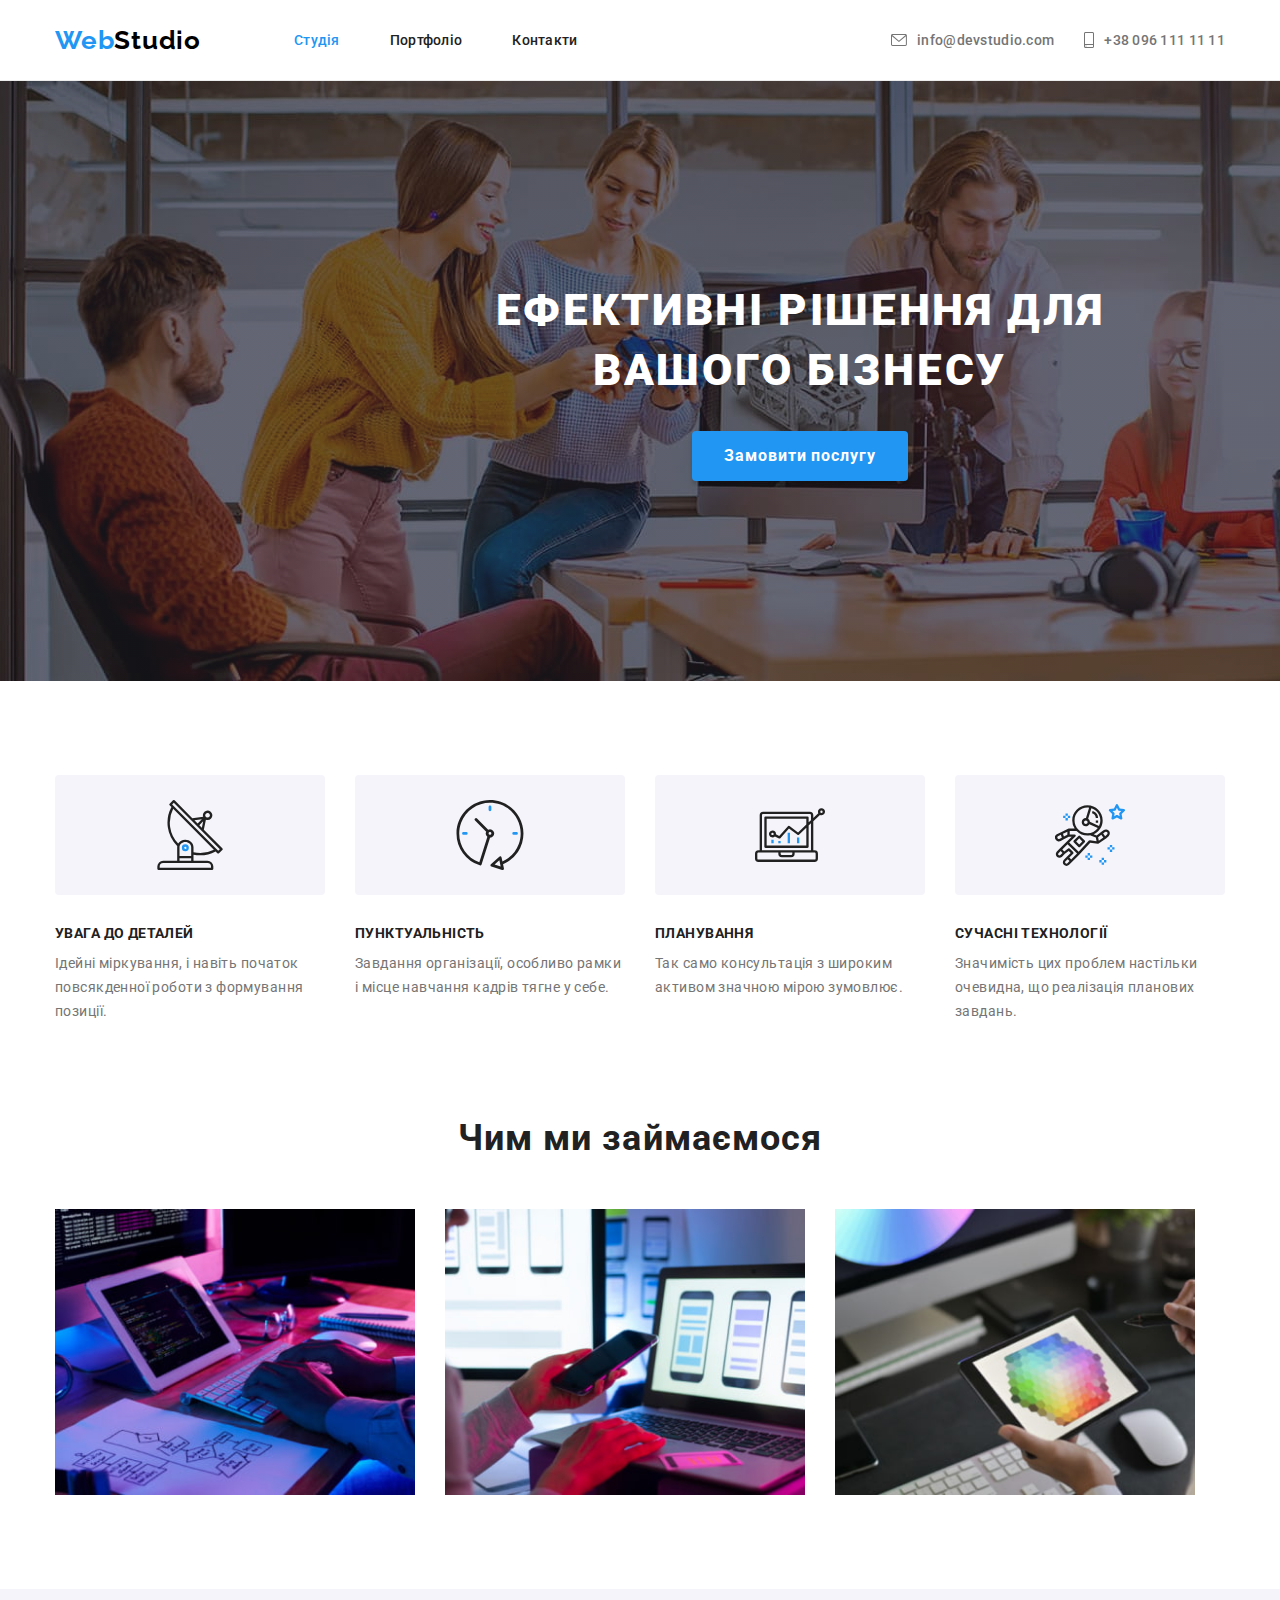
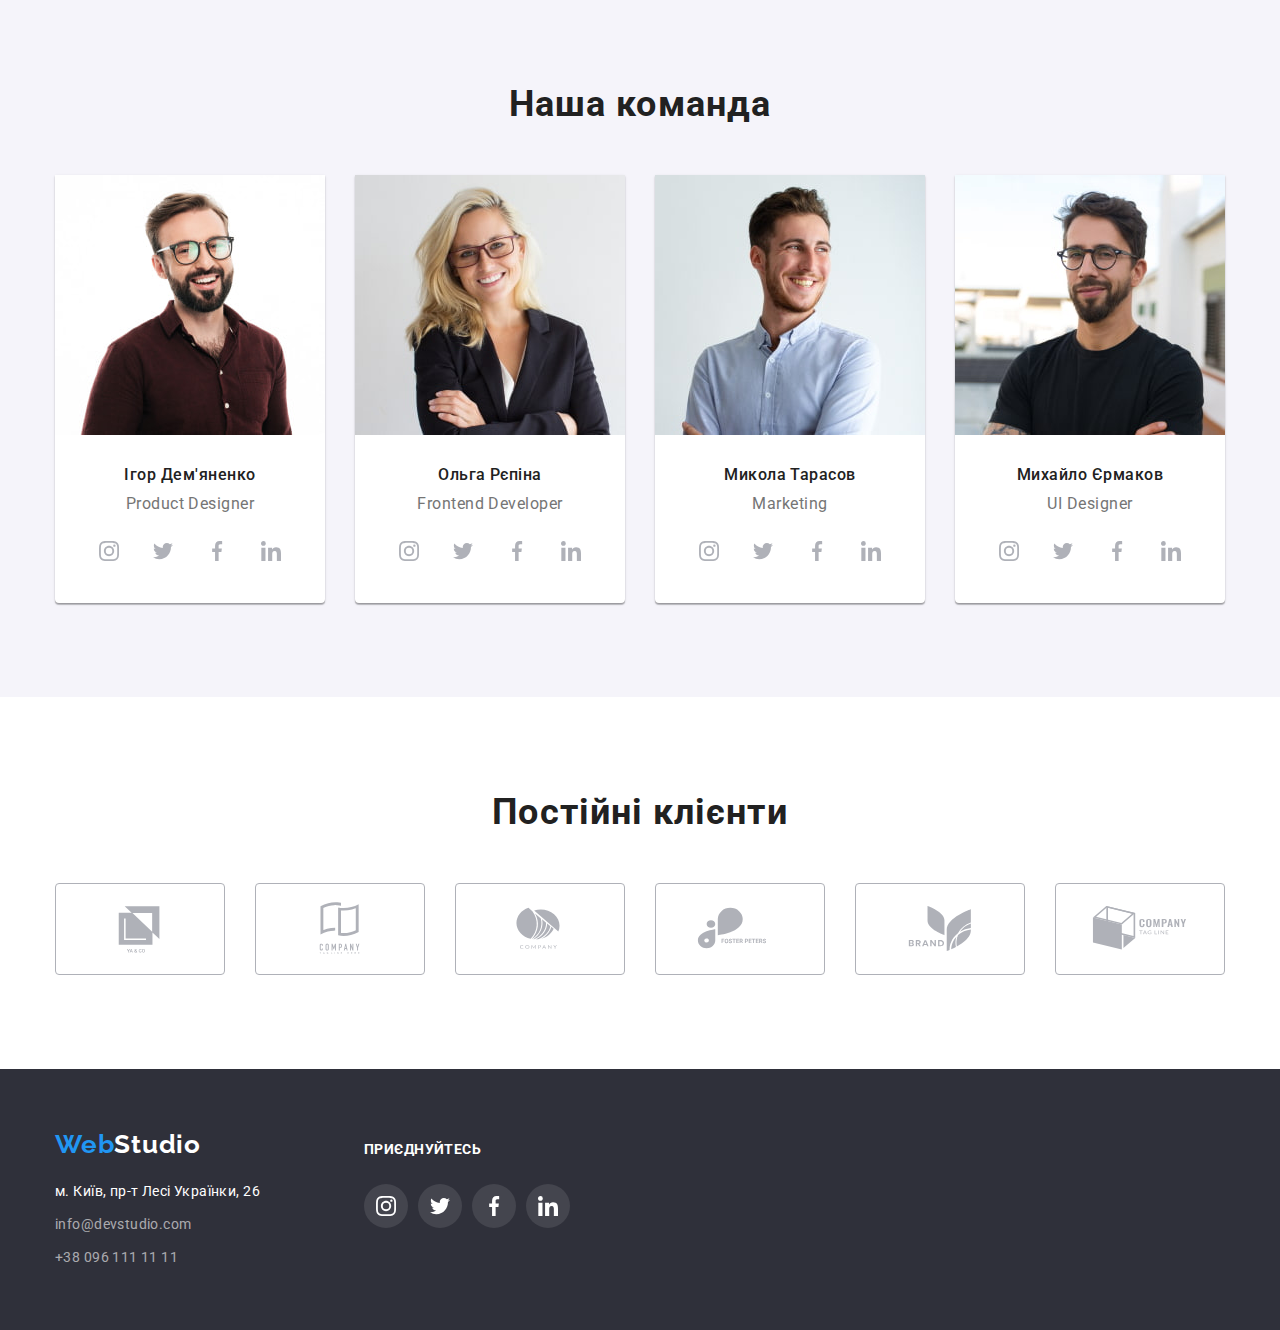
==== commit 28b408a4: "Section-occupation" ====
--- a/index.html
+++ b/index.html
@@ -78,7 +78,7 @@
             </div>                                                                                                                               
         </section>
         <!-- occupation -->
-        <section class="section">
+        <section class="section-occupation">
             <div class="container">
             <h2 class="title-section title-occupation">Чим ми займаємося</h2>
             <ul class="occupation-list">
--- a/css/styles.css
+++ b/css/styles.css
@@ -233,6 +233,9 @@
 }
 
 /* occupation */
+.section-occupation {
+    padding-bottom: 94px;
+}
 .title-occupation {
     margin-bottom: 50px;
 }
